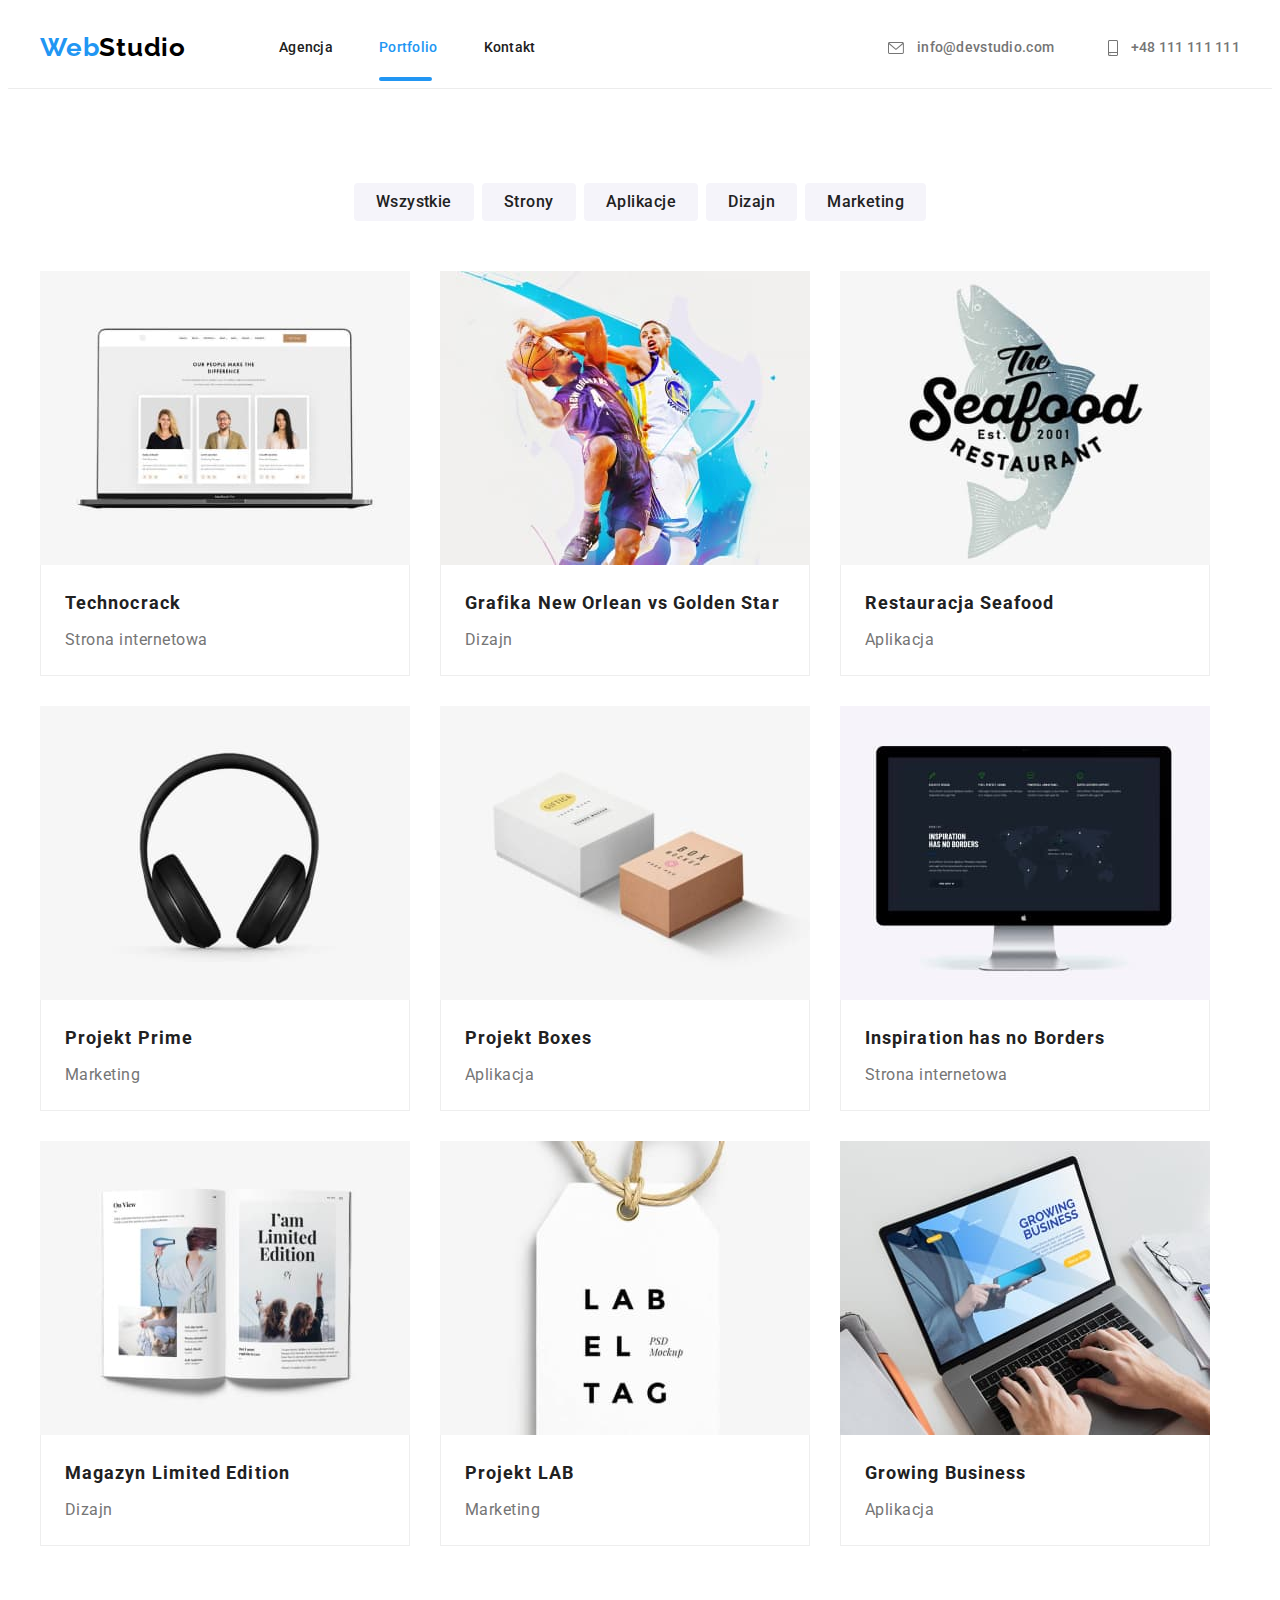
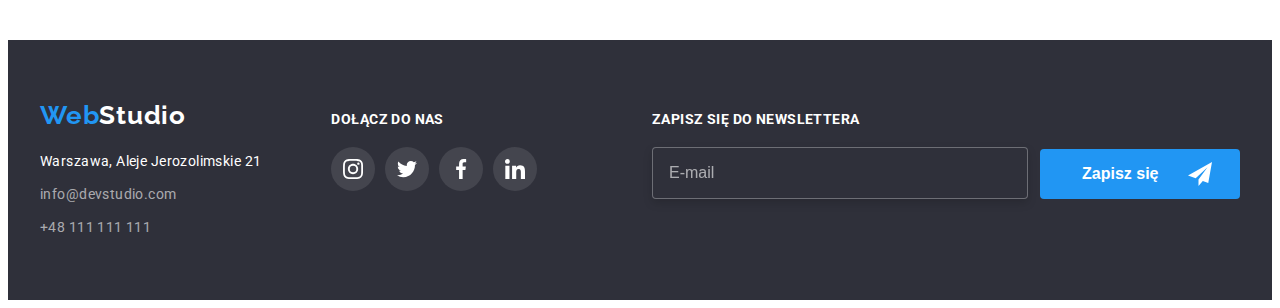
==== portfolio.html @ 498506c6 "HW7-init" ====
<!DOCTYPE html>
<html lang="pl">
  <head>
    <meta charset="UTF-8" />
    <meta http-equiv="X-UA-Compatible" content="IE=edge" />
    <meta name="viewport" content="width=device-width, initial-scale=1.0" />
    <title>goit-markup-hw-06</title>
    <!--start google fonts declaration-->
    <link rel="preconnect" href="https://fonts.googleapis.com" />
    <link rel="preconnect" href="https://fonts.gstatic.com" crossorigin />
    <link
      href="https://fonts.googleapis.com/css2?family=Raleway:wght@700&family=Roboto:wght@400;500;700;900&display=swap"
      rel="stylesheet"
    />
    <!--finish google fonts declaration-->
    <link
      rel="stylesheet"
      href="https://cdnjs.cloudflare.com/ajax/libs/modern-normalize/1.1.0/modern-normalize.min.css"
      integrity="sha512-wpPYUAdjBVSE4KJnH1VR1HeZfpl1ub8YT/NKx4PuQ5NmX2tKuGu6U/JRp5y+Y8XG2tV+wKQpNHVUX03MfMFn9Q=="
      crossorigin="anonymous"
      referrerpolicy="no-referrer"
    />
    <link rel="stylesheet" href="css/style.css" />
  </head>
  <body>
    <header>
      <div class="container header-container">
        <a class="logo" href="index.html"
          ><span class="logo-part1">Web</span
          ><span class="logo-part2">Studio</span></a
        >
        <nav>
          <ul class="list">
            <li class="list-item-nav">
              <a class="navi-link" href="./index.html">Agencja</a>
            </li>
            <li class="list-item-nav">
              <a class="navi-link current-link" href="./portfolio.html"
                >Portfolio</a
              >
            </li>
            <li class="list-item-nav">
              <a class="navi-link" href="#Kontakt">Kontakt</a>
            </li>
          </ul>
        </nav>
        <div class="header-contacts">
          <a class="header-contact-item" href="mailto:info@devstudio.com">
            <svg class="icon-nav" width="16px" height="12px">
              <use href="./images/icons.svg#icon-envelope"></use>
            </svg>
            info@devstudio.com</a
          >
          <a class="header-contact-item" href="tel:+48111111111">
            <svg class="icon-nav" width="10px" height="16px">
              <use href="./images/icons.svg#icon-smartphone"></use>
            </svg>
            +48 111 111 111</a
          >
        </div>
      </div>
    </header>
    <main>
      <section class="section">
        <div class="container product-tab">
          <h1 class="visually-hidden">Nasze usługi</h1>
          <ul class="list filter-button">
            <li><button type="button">Wszystkie</button></li>
            <li><button type="button">Strony</button></li>
            <li><button type="button">Aplikacje</button></li>
            <li><button type="button">Dizajn</button></li>
            <li><button type="button">Marketing</button></li>
          </ul>
          <ul class="list product-list">
            <li>
              <a class="portfolio-link" href="#portfolio-link">
                <div class="box-overlay">
                  <div class="overlay">
                    <p>
                      Technocrack jest popularną platformą wykorzystywaną do
                      rozpowszechniania koronawirusa. Firmy wykorzystują tę
                      platformę do celów szpiegowskich i ataków na
                      niezabezpieczone serwery konkurencji
                    </p>
                  </div>
                  <img
                    src="images/technocrack.jpg"
                    alt="team photos"
                    width="370"
                    height="294"
                  />
                </div>
                <div class="prod-name-type">
                  <h3 class="prod-name">Technocrack</h3>
                  <p class="prod-type">Strona internetowa</p>
                </div>
              </a>
            </li>
            <li>
              <a class="portfolio-link" href="#portfolio-link">
                <div class="box-overlay">
                  <div class="overlay">
                    <p>
                      Technocrack jest popularną platformą wykorzystywaną do
                      rozpowszechniania koronawirusa. Firmy wykorzystują tę
                      platformę do celów szpiegowskich i ataków na
                      niezabezpieczone serwery konkurencji
                    </p>
                  </div>
                  <img
                    src="images/graphics.jpg"
                    alt="basketball players"
                    width="370"
                    height="294"
                  />
                </div>
                <div class="prod-name-type">
                  <h3 class="prod-name">Grafika New Orlean vs Golden Star</h3>
                  <p class="prod-type">Dizajn</p>
                </div>
              </a>
            </li>
            <li>
              <a class="portfolio-link" href="#portfolio-link">
                <div class="box-overlay">
                  <div class="overlay">
                    <p>
                      Technocrack jest popularną platformą wykorzystywaną do
                      rozpowszechniania koronawirusa. Firmy wykorzystują tę
                      platformę do celów szpiegowskich i ataków na
                      niezabezpieczone serwery konkurencji
                    </p>
                  </div>
                  <img
                    src="images/seafood.jpg"
                    alt="restaurant logo"
                    width="370"
                    height="294"
                  />
                </div>
                <div class="prod-name-type">
                  <h3 class="prod-name">Restauracja Seafood</h3>
                  <p class="prod-type">Aplikacja</p>
                </div>
              </a>
            </li>
            <li>
              <a class="portfolio-link" href="#portfolio-link">
                <div class="box-overlay">
                  <div class="overlay">
                    <p>
                      Technocrack jest popularną platformą wykorzystywaną do
                      rozpowszechniania koronawirusa. Firmy wykorzystują tę
                      platformę do celów szpiegowskich i ataków na
                      niezabezpieczone serwery konkurencji
                    </p>
                  </div>
                  <img
                    src="images/headphones.jpg"
                    alt="headphones"
                    width="370"
                    height="294"
                  />
                </div>
                <div class="prod-name-type">
                  <h3 class="prod-name">Projekt Prime</h3>
                  <p class="prod-type">Marketing</p>
                </div>
              </a>
            </li>
            <li>
              <a class="portfolio-link" href="#portfolio-link">
                <div class="box-overlay">
                  <div class="overlay">
                    <p>
                      Technocrack jest popularną platformą wykorzystywaną do
                      rozpowszechniania koronawirusa. Firmy wykorzystują tę
                      platformę do celów szpiegowskich i ataków na
                      niezabezpieczone serwery konkurencji
                    </p>
                  </div>
                  <img
                    src="images/boxes.jpg"
                    alt="two boxes"
                    width="370"
                    height="294"
                  />
                </div>
                <div class="prod-name-type">
                  <h3 class="prod-name">Projekt Boxes</h3>
                  <p class="prod-type">Aplikacja</p>
                </div>
              </a>
            </li>
            <li>
              <a class="portfolio-link" href="#portfolio-link">
                <div class="box-overlay">
                  <div class="overlay">
                    <p>
                      Technocrack jest popularną platformą wykorzystywaną do
                      rozpowszechniania koronawirusa. Firmy wykorzystują tę
                      platformę do celów szpiegowskich i ataków na
                      niezabezpieczone serwery konkurencji
                    </p>
                  </div>
                  <img
                    src="images/monitor.jpg"
                    alt="monitor"
                    width="370"
                    height="294"
                  />
                </div>
                <div class="prod-name-type">
                  <h3 class="prod-name">Inspiration has no Borders</h3>
                  <p class="prod-type">Strona internetowa</p>
                </div>
              </a>
            </li>
            <li>
              <a class="portfolio-link" href="#portfolio-link">
                <div class="box-overlay">
                  <div class="overlay">
                    <p>
                      Technocrack jest popularną platformą wykorzystywaną do
                      rozpowszechniania koronawirusa. Firmy wykorzystują tę
                      platformę do celów szpiegowskich i ataków na
                      niezabezpieczone serwery konkurencji
                    </p>
                  </div>
                  <img
                    src="images/magazine.jpg"
                    alt="colour magazine"
                    width="370"
                    height="294"
                  />
                </div>
                <div class="prod-name-type">
                  <h3 class="prod-name">Magazyn Limited Edition</h3>
                  <p class="prod-type">Dizajn</p>
                </div>
              </a>
            </li>
            <li>
              <a class="portfolio-link" href="#portfolio-link">
                <div class="box-overlay">
                  <div class="overlay">
                    <p>
                      Technocrack jest popularną platformą wykorzystywaną do
                      rozpowszechniania koronawirusa. Firmy wykorzystują tę
                      platformę do celów szpiegowskich i ataków na
                      niezabezpieczone serwery konkurencji
                    </p>
                  </div>
                  <img
                    src="images/label.jpg"
                    alt="label tag"
                    width="370"
                    height="294"
                  />
                </div>
                <div class="prod-name-type">
                  <h3 class="prod-name">Projekt LAB</h3>
                  <p class="prod-type">Marketing</p>
                </div>
              </a>
            </li>
            <li>
              <a class="portfolio-link" href="#portfolio-link">
                <div class="box-overlay">
                  <div class="overlay">
                    <p>
                      Technocrack jest popularną platformą wykorzystywaną do
                      rozpowszechniania koronawirusa. Firmy wykorzystują tę
                      platformę do celów szpiegowskich i ataków na
                      niezabezpieczone serwery konkurencji
                    </p>
                  </div>
                  <img
                    src="images/laptop.jpg"
                    alt="laptop"
                    width="370"
                    height="294"
                  />
                </div>
                <div class="prod-name-type">
                  <h3 class="prod-name">Growing Business</h3>
                  <p class="prod-type">Aplikacja</p>
                </div>
              </a>
            </li>
          </ul>
        </div>
      </section>
    </main>
    <footer>
      <div class="container footer-box">
        <div>
          <a class="logo" href="index.html"
            ><span class="logo-part1">Web</span
            ><span class="logo-part2">Studio</span></a
          >
          <address>
            <ul class="list list-footer">
              <li>
                <a
                  class="footer-contact"
                  href="https://goo.gl/maps/LJF1vLMHz5jr4Uy99"
                  target="blank"
                  rel="noopener nofollow"
                >
                  Warszawa, Aleje Jerozolimskie 21</a
                >
              </li>
              <li>
                <a
                  class="footer-contact footer-mail"
                  href="mailto:info@devstudio.com"
                  >info@devstudio.com</a
                >
              </li>
              <li>
                <a class="footer-contact footer-phone" href="tel:+48111111111"
                  >+48 111 111 111</a
                >
              </li>
            </ul>
          </address>
        </div>
        <div class="social-links-container">
          <p class="join-us">DOŁĄCZ DO NAS</p>
          <ul class="social-links-footer">
            <li>
              <a class="social-links-footer-img" href="#instagram.com">
                <svg width="20px" height="20px">
                  <use href="./images/icons.svg#icon-instagram"></use>
                </svg>
              </a>
            </li>
            <li>
              <a class="social-links-footer-img" href="#twitter.com">
                <svg width="20px" height="20px">
                  <use href="./images/icons.svg#icon-twitter"></use>
                </svg>
              </a>
            </li>
            <li>
              <a class="social-links-footer-img" href="#facebook.com">
                <svg width="20px" height="20px">
                  <use href="./images/icons.svg#icon-facebook"></use>
                </svg>
              </a>
            </li>
            <li>
              <a class="social-links-footer-img" href="#linkedin.com">
                <svg width="20px" height="20px">
                  <use href="./images/icons.svg#icon-linkedin"></use>
                </svg>
              </a>
            </li>
          </ul>
        </div>
        <!-- <div class="newsletter-form"> -->
        <form class="newsletter-form">
          <div role="group" aria-labelledby="newsletter-form-head">
            <div class="newsletter-field">
              <label class="newsletter-label" for="email-id"
                >ZAPISZ SIĘ DO NEWSLETTERA
              </label>
              <input
                class="newsletter-input"
                id="email-id"
                name="email"
                type="email"
                placeholder="E-mail"
              />
            </div>
          </div>
          <button type="submit">
            Zapisz się
            <svg class="icon-send" width="24px" height="24px">
              <use href="./images/icons.svg#icon-send"></use>
            </svg>
          </button>
        </form>
        <!-- </div> -->
      </div>
    </footer>
  </body>
</html>
---- css/style.css ----
/*general declaration*/
:root {
  --base-text-color: #212121;
  --light-text-color: #757575;
  --my-blue: #2196f3;
  --dark-back: #2f303a;
  --light-back: #f5f4fa;
  --just-white: #ffffff;
  --just-black: #000000;
  --bg-image-color: rgba(47, 48, 58, 0.4);
  --transition-time: 250ms;
}
body {
  font-family: "Roboto", sans-serif;
  color: var(--base-text-color);
  background-color: var(--just-white);
  font-size: 14px;
  letter-spacing: 0.03em;
}
/*markup reset*/
h1,
h2,
h3,
h4,
h5,
h6,
p {
  margin: 0;
}
img {
  display: block;
  max-width: 100%;
  height: auto;
}
ul,
ol {
  list-style: none;
  padding-left: 0;
  margin: 0;
}
a {
  text-decoration: none;
}
address {
  font-style: normal;
  margin-top: 20px;
}
button {
  display: block;
  cursor: pointer;
  border: none;
  border-radius: 4px;
}
/*auxiliary classes-content restriction*/
.section {
  padding-top: 94px;
  padding-bottom: 94px;
}
.container {
  width: 1200px;
  margin: 0 auto;
  padding: 0 15px;
}
.list {
  display: flex;
}
.section-header {
  font-size: 36px;
  line-height: 1.17;
  letter-spacing: 0.03em;
  margin: 0px 0px 50px 0px;
  text-align: center;
}
/*navigation styles*/
.header-container {
  display: flex;
  align-items: center;
}
.logo {
  font-family: "Raleway";
  font-size: 26px;
  font-weight: 700;
  line-height: 1.174;
  letter-spacing: 0.03em;
  text-decoration: none;
}
.logo-part1 {
  color: var(--my-blue);
}
.logo-part2 {
  color: var(--just-black);
  margin-right: 0px;
}
nav {
  margin-left: 93px;
}
.list-item-nav:not(:first-child) {
  margin-left: 46px;
}
.navi-link {
  font-size: 14px;
  font-weight: 500;
  line-height: 1.17;
  text-decoration: none;
  color: var(--base-text-color);
  letter-spacing: 0.02em;
  transition: color var(--transition-time) cubic-bezier(0.4, 0, 0.2, 1);
}
.navi-link:hover,
.navi-link:focus {
  color: var(--my-blue);
}
.current-link {
  color: var(--my-blue);
}
.current-link::after {
  display: block;
  width: 53px;
  height: 4px;
  background-color: var(--my-blue);
  position: absolute;
  top: 77px;
  border-radius: 2px;
  content: "";
}
.header-contacts {
  margin-left: auto;
}
.header-contact-item:nth-child(2) {
  margin-left: 50px;
}
.header-contacts a {
  font-size: 14px;
  font-weight: 500;
  line-height: 1.17;
  text-decoration: none;
  color: var(--light-text-color);
  letter-spacing: 0.02em;
  transition: color var(--transition-time) cubic-bezier(0.4, 0, 0.2, 1);
}
.header-contacts a:hover,
.header-contacts a:focus,
.footer-contact:hover,
.footer-contact:focus {
  color: var(--my-blue);
}
header {
  border-bottom: solid 1px #ececec;
  padding: 24px 0px 25px 0px;
}
/*main header*/
.main-head-background {
  /* background-color: var(--dark-back); */
  background-image: linear-gradient(
      to left,
      var(--bg-image-color),
      var(--bg-image-color)
    ),
    url(../images/background-img.jpg);
  background-size: cover;
  /* or "background-size: 1600px 600px" and skip max-width and margins*/
  max-width: 1600px;
  height: 600px;
  margin-left: auto;
  margin-right: auto;
  background-repeat: no-repeat;
  background-position: center;
  padding: 200px 0;
  text-align: center;
}
.main-header {
  font-size: 44px;
  font-weight: 900;
  line-height: 1.36;
  letter-spacing: 0.06em;
  color: var(--just-white);
  text-align: center;
  margin: 0 auto;
  width: 696px;
}
.button-order {
  min-width: 200px;
  background-color: var(--my-blue);
  box-shadow: 0px 4px 4px rgba(0, 0, 0, 0.15);
  font-size: 16px;
  font-weight: 700;
  letter-spacing: 0.06em;
  color: var(--just-white);
  cursor: pointer;
  font-family: inherit;
  line-height: 1.88;
  margin-top: 30px;
  margin-right: auto;
  margin-left: auto;
  padding: 10px 42px;
}
/*advantages section */
.visually-hidden {
  position: absolute;
  width: 1px;
  height: 1px;
  margin: -1px;
  border: 0;
  padding: 0;
  white-space: nowrap;
  clip-path: inset(100%);
  clip: rect(0 0 0 0);
  overflow: hidden;
}
.list-advantage {
  display: flex;
  gap: 30px;
  justify-content: center;
  margin-left: auto;
  margin-right: auto;
}
.advantage {
  font-size: 14px;
  line-height: 1.14;
  margin-top: 0px;
  margin-bottom: 10px;
}
.adv-delail {
  font-size: 14px;
  line-height: 1.71;
  color: var(--light-text-color);
  margin-top: 0px;
  margin-bottom: 0px;
}
/*profile section */
.profile {
  padding-top: 0px;
}
.list-profile {
  display: flex;
  gap: 30px;
  justify-content: center;
  padding: 0px;
}
.list-profile li {
  position: relative;
}
.list-profile p {
  display: flex;
  position: absolute;
  bottom: 0;
  width: 100%;
  height: 70px;
  justify-content: center;
  align-items: center;
  background-color: rgba(47, 48, 58, 0.8);
  color: var(--just-white);
  font-weight: 700;
  /* font-style: normal;
  font-size: 14px;
  line-height: 1.14;
  letter-spacing: 0.03em; */
}
/*team section */
.team-section-background {
  background-color: var(--light-back);
}
.team {
  background-color: #f5f4fa;
}
.list-team {
  display: flex;
  gap: 30px;
  justify-content: center;
  padding: 0px;
}
.list-team > li {
  background-color: #ffffff;
  box-shadow: 0px 1px 3px rgba(0, 0, 0, 0.12), 0px 1px 1px rgba(0, 0, 0, 0.14),
    0px 2px 1px rgba(0, 0, 0, 0.2);
  border-radius: 0px 0px 4px 4px;
}
.list-team img {
  display: block;
}
.list-team div {
  text-align: center;
  padding: 30px 0 30px 0;
}
.employee-name {
  font-size: 16px;
  font-weight: 500;
  line-height: 1.19;
  letter-spacing: 0.03em;
  margin: 0px 0px 0px 0px;
}
.employee-position {
  font-size: 16px;
  line-height: 1.19;
  letter-spacing: 0.03em;
  color: var(--light-text-color);
  margin-bottom: 0px;
  margin-top: 10px;
}
/*product tab section*/
.product-tab {
  flex-direction: column;
  justify-content: center;
}
.filter-button {
  display: flex;
  justify-content: center;
  margin-bottom: 50px;
  gap: 8px;
}
.filter-button button {
  font-size: 16px;
  font-weight: 500;
  color: var(--base-text-color);
  background-color: #f5f4fa;
  border-color: #f5f4fa;
  border-radius: 4px;
  cursor: pointer;
  font-family: inherit;
  letter-spacing: 0.03em;
  line-height: 1.63;
  padding: 6px 22px;
  transition: background-color var(--transition-time)
      cubic-bezier(0.4, 0, 0.2, 1),
    color var(--transition-time) cubic-bezier(0.4, 0, 0.2, 1),
    box-shadow var(--transition-time) cubic-bezier(0.4, 0, 0.2, 1);
}
.filter-button button:hover,
.filter-button button:focus {
  background-color: var(--my-blue);
  color: var(--just-white);
  box-shadow: 0px 3px 1px rgba(0, 0, 0, 0.1), 0px 1px 2px rgba(0, 0, 0, 0.08),
    0px 2px 2px rgba(0, 0, 0, 0.12);
  border-radius: 4px;
}
.prod-name {
  font-size: 18px;
  font-weight: 700;
  line-height: 2;
  letter-spacing: 0.06em;
  margin-top: 0px;
  margin-bottom: 4px;
  color: var(--base-text-color);
}
.prod-type {
  font-size: 16px;
  letter-spacing: 0.03em;
  line-height: 1.88;
  color: var(--light-text-color);
  margin-top: 0px;
  margin-bottom: 0px;
}
.product-list {
  display: flex;
  flex-wrap: wrap;
  gap: 30px;
}
.product-list img {
  display: block;
}
/* .product-list div */
.prod-name-type {
  padding: 20px 24px;
  border-left: solid 1px #eeeeee;
  border-right: solid 1px #eeeeee;
  border-bottom: solid 1px #eeeeee;
}
.box-overlay {
  padding: 0;
  margin: 0;
  position: relative;
  overflow: hidden;
  border: none;
}
.portfolio-link {
  display: block;
  transition: box-shadow var(--transition-time) cubic-bezier(0.4, 0, 0.2, 1);
}
.portfolio-link:hover,
.portfolio-link:focus {
  box-shadow: 0px 1px 1px rgba(0, 0, 0, 0.12), 0px 4px 4px rgba(0, 0, 0, 0.06),
    1px 4px 6px rgba(0, 0, 0, 0.16);
}
.portfolio-link:hover .overlay,
.portfolio-link:focus .overlay {
  transform: translateY(0);
}
/*footer section*/
footer {
  background-color: var(--dark-back);
  padding: 60px 0;
  /* display: flex; */
}
footer .logo {
  padding: 0px 0px 0px 0px;
  margin-bottom: 20px;
}
footer .logo-part2 {
  color: var(--just-white);
}
.list-footer {
  /* display: flex; */
  flex-direction: column;
  align-items: flex-start;
}
.list-footer li:not(:last-child) {
  margin-bottom: 9px;
}
.footer-contact {
  font-size: 14px;
  font-weight: 400;
  line-height: 1.71;
  font-style: normal;
  text-decoration: none;
  color: var(--just-white);
  transition: color var(--transition-time) cubic-bezier(0.4, 0, 0.2, 1);
}
.footer-mail,
.footer-phone {
  color: rgba(255, 255, 255, 0.6);
}
/* SVG */
.icon-nav {
  fill: currentColor;
  margin-right: 10px;
  vertical-align: middle;
}
.header-contact-item {
  fill: currentColor;
}
.img-advantage {
  display: flex;
  width: 270px;
  height: 120px;
  background: #f5f4fa;
  border-radius: 4px;
  justify-content: center;
  align-items: center;
  margin-bottom: 30px;
}
.social-links {
  display: flex;
  align-items: center;
  justify-content: center;
  margin-top: 16px;
  gap: 10px;
}
/* .social-links li:not(:last-child) {
  margin-right: 10px;
} */
.social-links-img {
  display: flex;
  align-items: center;
  justify-content: center;
  fill: currentColor;
  color: #afb1b8;
  width: 44px;
  height: 44px;
  border-radius: 50%;
  transition: background-color var(--transition-time)
      cubic-bezier(0.4, 0, 0.2, 1),
    color var(--transition-time) cubic-bezier(0.4, 0, 0.2, 1);
}
.social-links-img:hover,
.social-links-img:focus {
  background-color: var(--my-blue);
  color: var(--just-white);
}
.our-clients {
  display: flex;
  align-items: center;
  justify-content: center;
}
.client-img {
  display: flex;
  align-items: center;
  justify-content: center;
  fill: currentColor;
  color: #afb1b8;
  width: 170px;
  height: 92px;
  border: 1px solid #afb1b8;
  border-radius: 4px;
  transition: color var(--transition-time) cubic-bezier(0.4, 0, 0.2, 1),
    border-color var(--transition-time) cubic-bezier(0.4, 0, 0.2, 1);
  /* outline: transparent; */
  /* outline-color: var(--my-blue); */
}
.client-img:hover,
.client-img:focus {
  border-color: var(--my-blue);
  color: #2196f3;
}
.our-clients li:not(:last-child) {
  margin-right: 30px;
}
.social-links-footer {
  display: flex;
  align-items: center;
  justify-content: center;
  border: none;
  box-shadow: none;
  gap: 10px;
}
/* .social-links-footer li:not(:last-child) {
  margin-right: 10px;
} */
.social-links-footer-img {
  display: flex;
  align-items: center;
  justify-content: center;
  fill: currentColor;
  background-color: rgba(255, 255, 255, 0.1);
  color: var(--just-white);
  width: 44px;
  height: 44px;
  border-radius: 50%;
  transition: background-color var(--transition-time)
    cubic-bezier(0.4, 0, 0.2, 1);
}
.social-links-footer-img:hover,
.social-links-footer-img:focus {
  background-color: var(--my-blue);
  color: var(--just-white);
  border-radius: 50%;
}
.join-us {
  color: var(--just-white);
  align-items: center;
  justify-content: center;
  margin-bottom: 20px;
  font-weight: 700;
  line-height: 1.17;
}
.social-links-container {
  margin-left: 70px;
}
.footer-box {
  display: flex;
  align-items: baseline;
}
.overlay {
  position: absolute;
  top: 0;
  left: 0;
  width: 100%;
  height: 100%;
  background: rgba(33, 150, 243, 0.9);
  color: var(--just-white);
  transform: translateY(100%);
  transition: transform 250ms ease;
  font-size: 18px;
  line-height: 1.56;
}
.product-list .overlay {
  padding: 49px 45px 49px 24px;
}
/* Modal window */
.backdrop {
  position: fixed;
  left: 0;
  top: 0;
  width: 100%;
  height: 100%;
  background-color: rgba(0, 0, 0, 0.2);
  /*  */
  transform: scale(1);
  opacity: 1;
  transition: transform 0.5s cubic-bezier(0.4, 0, 0.2, 1),
    opacity 0.5s cubic-bezier(0.4, 0, 0.2, 1);
}
.modal {
  position: absolute;
  top: 50%;
  left: 50%;
  transform: translate(-50%, -50%);
  width: 528px;
  min-height: 581px;
  background-color: var(--just-white);
  padding: 40px;
}
.close-btn {
  position: absolute;
  top: 8px;
  right: 8px;
  width: 30px;
  height: 30px;
  background-color: var(--just-white);
  border: 1px solid rgba(0, 0, 0, 0.1);
  border-radius: 50%;
  cursor: pointer;
  padding: 0px;
}
.icon-close-black-18dp {
  position: absolute;
  left: 5px;
  top: 5px;
}
.is-hidden {
  /* visibility: hidden; */
  visibility: 0;
  opacity: 0;
  pointer-events: none;
  transform: scale(0);
}
.newsletter-field {
  display: flex;
  flex-direction: column;
}
/* forms */
.newsletter-form {
  margin-left: auto;
  display: flex;
  flex-direction: row;
}
.newsletter-form button {
  align-self: flex-end;
  width: 200px;
  height: 50px;
  margin-left: 12px;
  background-color: var(--my-blue);
  color: var(--just-white);
  font-weight: 700;
  font-size: 16px;
  line-height: 1.875;
  position: relative;
  text-align: left;
  padding: 0 0 0 42px;
}
.icon-send {
  position: absolute;
  top: 13px;
  right: 28px;
}
.newsletter-label {
  color: var(--just-white);
  margin-bottom: 20px;
  font-weight: 700;
  line-height: 1.17;
}
.newsletter-input::placeholder {
  color: rgba(255, 255, 255, 0.6);
  font-size: 16px;
  line-height: 1.25;
}
.newsletter-field input {
  width: 358px;
  height: 50px;
  padding: 0px;
  border: 1px solid rgba(255, 255, 255, 0.3);
  filter: drop-shadow(0px 4px 4px rgba(0, 0, 0, 0.15));
  border-radius: 4px;
  background-color: var(--dark-back);
  color: rgba(255, 255, 255, 0.6);
  font-size: 16px;
  line-height: 1.25;
  padding-left: 16px;
}
.order-form input:hover,
.order-form input:focus {
  outline: none;
  border-color: var(--my-blue);
}
.order-form textarea {
  width: 100%;
  height: 120px;
  resize: none;
  border: 1px solid rgba(33, 33, 33, 0.2);
  border-radius: 4px;
  transition: border-color var(--transition-time) cubic-bezier(0.4, 0, 0.2, 1);
}
.order-form p {
  font-weight: 700;
  font-size: 20px;
  line-height: 1.15;
  text-align: center;
  margin-bottom: 12px;
}
.form-field-div {
  margin-bottom: 10px;
}
.form-comment-div {
  margin-bottom: 20px;
}
.order-form label {
  font-size: 12px;
  line-height: 1.167;
  letter-spacing: 0.01em;
  color: var(--light-text-color);
}
.order-form textarea::placeholder {
  font-size: 12px;
  line-height: 1.167;
  letter-spacing: 0.01em;
  color: rgba(117, 117, 117, 0.5);
}
.order-form a {
  text-decoration: underline;
}
.order-form button {
  width: 200px;
  height: 50px;
  left: 700px;
  top: 712px;
  background: var(--my-blue);
  box-shadow: 0px 4px 4px rgba(0, 0, 0, 0.15);
  border-radius: 4px;
  font-weight: 700;
  font-size: 16px;
  line-height: 1.875;
  letter-spacing: 0.06em;
  color: var(--just-white);
  margin: 0 auto;
  margin-top: 30px;
}
/* imput form elements */
.username-field,
.userphone-field,
.usermail-field {
  position: relative;
  margin-top: 4px;
}
.textarea-field {
  margin-top: 4px;
  padding: 12px 16px;
}
.order-form input[type="text"],
.order-form input[type="tel"],
.order-form input[type="email"] {
  width: 100%;
  height: 40px;
  border: 1px solid rgba(33, 33, 33, 0.2);
  border-radius: 4px;
  padding-left: 42px;
  transition: border-color var(--transition-time) cubic-bezier(0.4, 0, 0.2, 1);
}
.person-black-18dp,
.email-black-18dp,
.phone-black-18dp {
  position: absolute;
  top: 50%;
  transform: translateY(-50%);
  left: 12px;
  transition: color var(--transition-time) cubic-bezier(0.4, 0, 0.2, 1);
}
.username-field:hover,
.username-field:focus-within,
.userphone-field:hover,
.userphone-field:focus-within,
.usermail-field:hover,
.usermail-field:focus-within {
  color: var(--my-blue);
  fill: currentColor;
}
.order-form input:hover,
.order-form input:focus,
.order-form textarea:hover,
.order-form textarea:focus {
  outline: none;
  border-color: var(--my-blue);
}
/* checkbox */
.checkbox-div {
  position: relative;
  display: flex;
  justify-content: flex-end;
  align-items: center;
  margin-left: 14px;
}
.order-form label.custom-checkbox {
  font-size: 14px;
  line-height: 1.71;
  letter-spacing: 0.03em;
  color: var(--light-text-color);
  margin-right: 14px;
}
.custom-checkbox a {
  color: var(--my-blue);
}
.custom-checkbox input[type="checkbox"] {
  background: #fff;
  margin: 0;
  display: none;
}
.icon-statement-Vector {
  position: absolute;
  top: 50%;
  left: 0%;
  transform: translateY(-50%);
  z-index: 0;
}
.icon-icon-check {
  position: absolute;
  opacity: 0;
  top: 50%;
  left: 0%;
  transform: translateY(-50%);
  z-index: 0;
  transition: opacity var(--transition-time) cubic-bezier(0.4, 0, 0.2, 1);
}
.custom-checkbox input[type="checkbox"]:checked + svg {
  opacity: 1;
  z-index: 1;
}
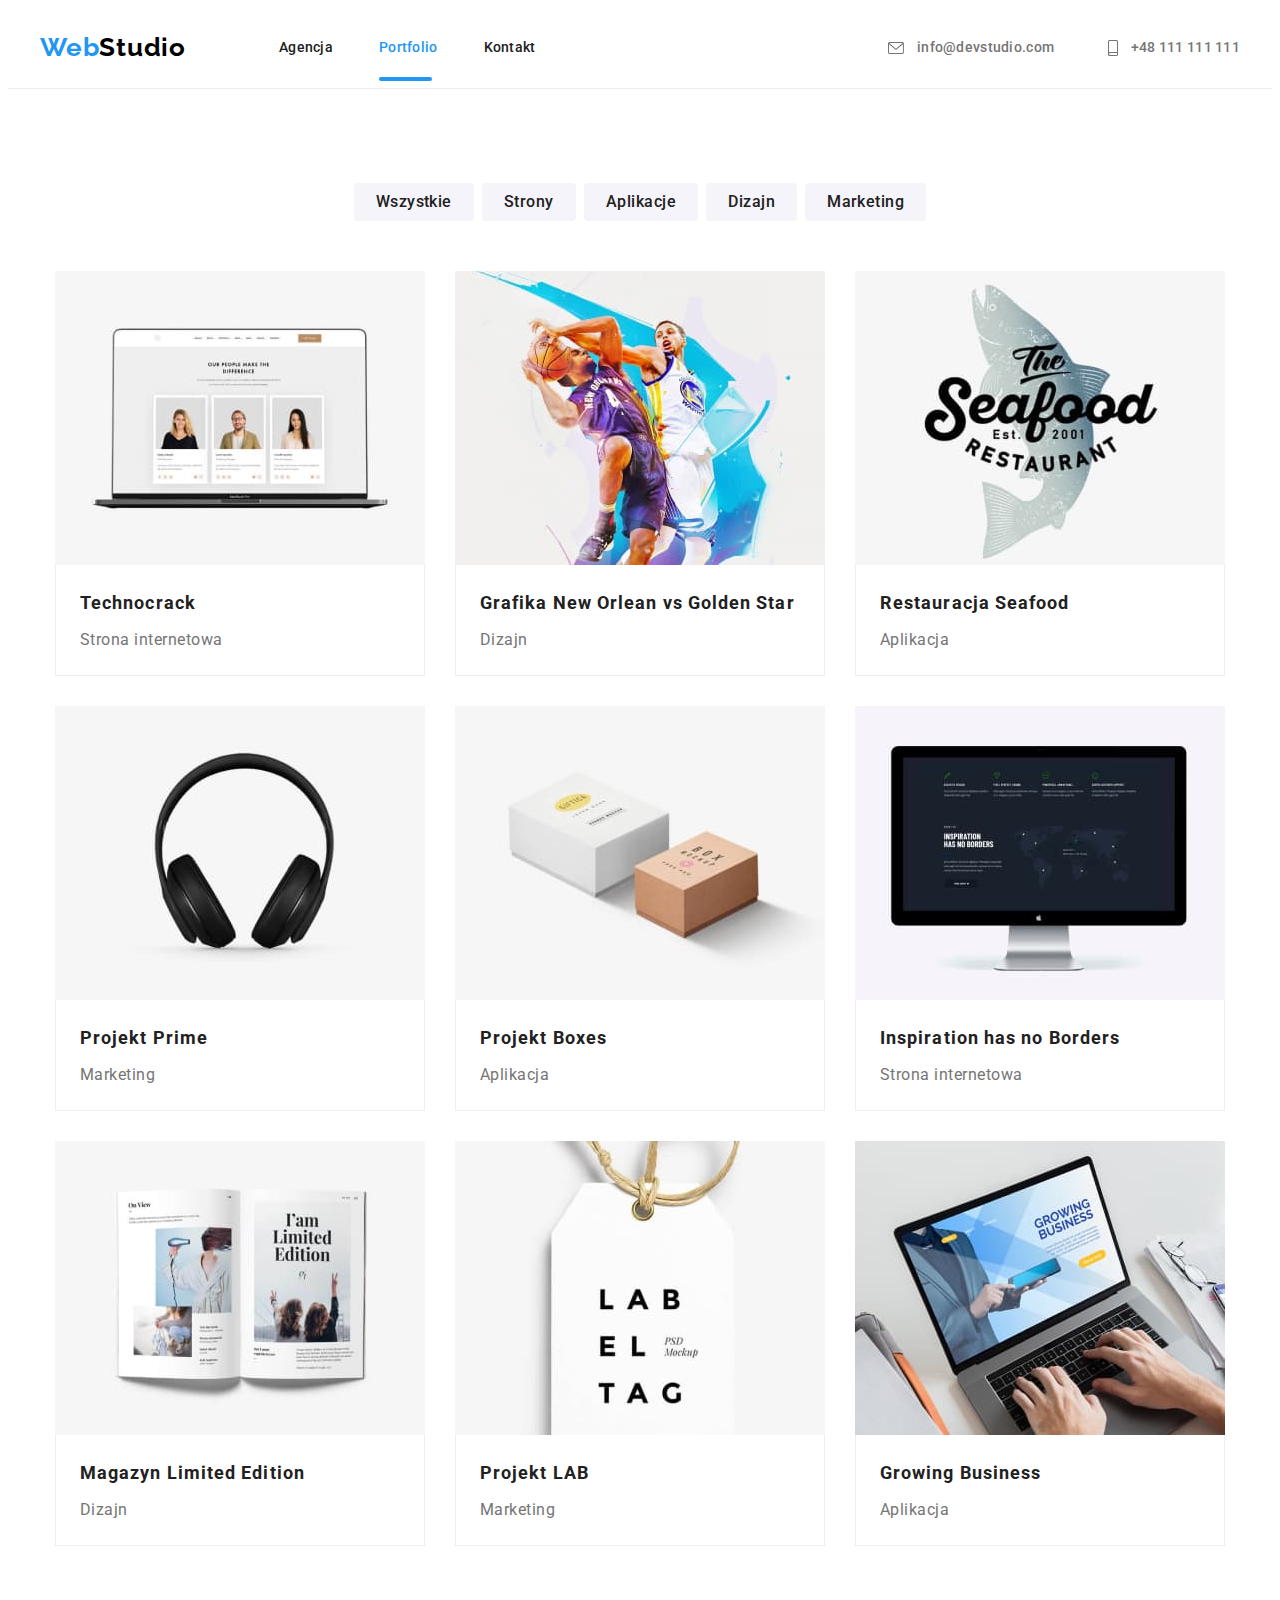
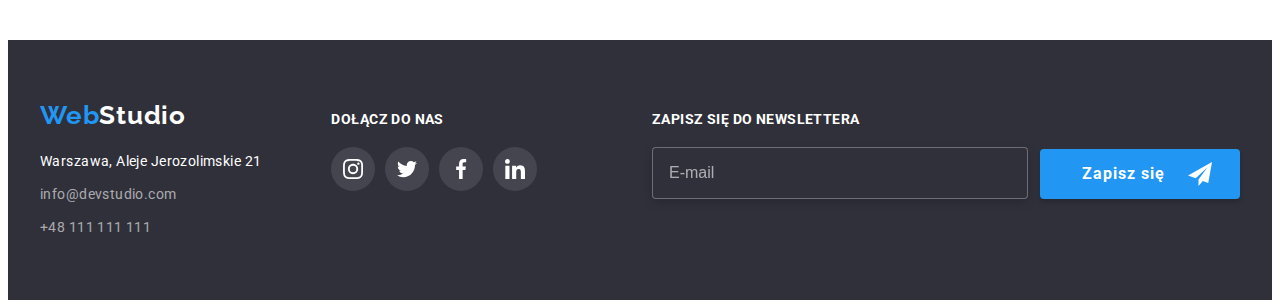
==== commit 131818e6: "HW7" ====
--- a/portfolio.html
+++ b/portfolio.html
@@ -4,7 +4,7 @@
     <meta charset="UTF-8" />
     <meta http-equiv="X-UA-Compatible" content="IE=edge" />
     <meta name="viewport" content="width=device-width, initial-scale=1.0" />
-    <title>goit-markup-hw-06</title>
+    <title>goit-markup-hw-07</title>
     <!--start google fonts declaration-->
     <link rel="preconnect" href="https://fonts.googleapis.com" />
     <link rel="preconnect" href="https://fonts.gstatic.com" crossorigin />
@@ -20,39 +20,41 @@
       crossorigin="anonymous"
       referrerpolicy="no-referrer"
     />
-    <link rel="stylesheet" href="css/style.css" />
+    <!-- <link rel="stylesheet" href="css/style.css" /> -->
+    <link rel="stylesheet" href="css/main.min.css" />
   </head>
   <body>
     <header>
-      <div class="container header-container">
+      <div class="container container--header">
         <a class="logo" href="index.html"
-          ><span class="logo-part1">Web</span
-          ><span class="logo-part2">Studio</span></a
+          ><span>Web</span><span class="logo__part2">Studio</span></a
         >
-        <nav>
-          <ul class="list">
-            <li class="list-item-nav">
-              <a class="navi-link" href="./index.html">Agencja</a>
-            </li>
-            <li class="list-item-nav">
-              <a class="navi-link current-link" href="./portfolio.html"
+        <nav class="main-nav">
+          <ul class="main-nav__list">
+            <li class="main-nav__li">
+              <a class="main-nav__list-item" href="./index.html">Agencja</a>
+            </li>
+            <li class="main-nav__li">
+              <a
+                class="main-nav__list-item main-nav__list-item--current-link"
+                href="./portfolio.html"
                 >Portfolio</a
               >
             </li>
-            <li class="list-item-nav">
-              <a class="navi-link" href="#Kontakt">Kontakt</a>
+            <li class="main-nav__li">
+              <a class="main-nav__list-item" href="#Kontakt">Kontakt</a>
             </li>
           </ul>
         </nav>
         <div class="header-contacts">
-          <a class="header-contact-item" href="mailto:info@devstudio.com">
-            <svg class="icon-nav" width="16px" height="12px">
+          <a class="header-contacts__item" href="mailto:info@devstudio.com">
+            <svg class="header-contacts__icon" width="16px" height="12px">
               <use href="./images/icons.svg#icon-envelope"></use>
             </svg>
             info@devstudio.com</a
           >
-          <a class="header-contact-item" href="tel:+48111111111">
-            <svg class="icon-nav" width="10px" height="16px">
+          <a class="header-contacts__item" href="tel:+48111111111">
+            <svg class="header-contacts__icon" width="10px" height="16px">
               <use href="./images/icons.svg#icon-smartphone"></use>
             </svg>
             +48 111 111 111</a
@@ -63,19 +65,39 @@
     <main>
       <section class="section">
         <div class="container product-tab">
-          <h1 class="visually-hidden">Nasze usługi</h1>
-          <ul class="list filter-button">
-            <li><button type="button">Wszystkie</button></li>
-            <li><button type="button">Strony</button></li>
-            <li><button type="button">Aplikacje</button></li>
-            <li><button type="button">Dizajn</button></li>
-            <li><button type="button">Marketing</button></li>
+          <h1 class="section__header--hidden">Nasze usługi</h1>
+          <ul class="product-tab__btn-list">
+            <li>
+              <button class="product-tab__btn-item" type="button">
+                Wszystkie
+              </button>
+            </li>
+            <li>
+              <button class="product-tab__btn-item" type="button">
+                Strony
+              </button>
+            </li>
+            <li>
+              <button class="product-tab__btn-item" type="button">
+                Aplikacje
+              </button>
+            </li>
+            <li>
+              <button class="product-tab__btn-item" type="button">
+                Dizajn
+              </button>
+            </li>
+            <li>
+              <button class="product-tab__btn-item" type="button">
+                Marketing
+              </button>
+            </li>
           </ul>
-          <ul class="list product-list">
-            <li>
-              <a class="portfolio-link" href="#portfolio-link">
-                <div class="box-overlay">
-                  <div class="overlay">
+          <ul class="list product-tab__list">
+            <li>
+              <a class="product-tab__link" href="#portfolio-link">
+                <div class="product-tab__box-overlay">
+                  <div class="product-tab__overlay">
                     <p>
                       Technocrack jest popularną platformą wykorzystywaną do
                       rozpowszechniania koronawirusa. Firmy wykorzystują tę
@@ -90,16 +112,16 @@
                     height="294"
                   />
                 </div>
-                <div class="prod-name-type">
-                  <h3 class="prod-name">Technocrack</h3>
-                  <p class="prod-type">Strona internetowa</p>
-                </div>
-              </a>
-            </li>
-            <li>
-              <a class="portfolio-link" href="#portfolio-link">
-                <div class="box-overlay">
-                  <div class="overlay">
+                <div class="product-tab__name-type">
+                  <h3 class="product-tab__name">Technocrack</h3>
+                  <p class="product-tab__type">Strona internetowa</p>
+                </div>
+              </a>
+            </li>
+            <li>
+              <a class="product-tab__link" href="#portfolio-link">
+                <div class="product-tab__box-overlay">
+                  <div class="product-tab__overlay">
                     <p>
                       Technocrack jest popularną platformą wykorzystywaną do
                       rozpowszechniania koronawirusa. Firmy wykorzystują tę
@@ -114,16 +136,18 @@
                     height="294"
                   />
                 </div>
-                <div class="prod-name-type">
-                  <h3 class="prod-name">Grafika New Orlean vs Golden Star</h3>
-                  <p class="prod-type">Dizajn</p>
-                </div>
-              </a>
-            </li>
-            <li>
-              <a class="portfolio-link" href="#portfolio-link">
-                <div class="box-overlay">
-                  <div class="overlay">
+                <div class="product-tab__name-type">
+                  <h3 class="product-tab__name">
+                    Grafika New Orlean vs Golden Star
+                  </h3>
+                  <p class="product-tab__type">Dizajn</p>
+                </div>
+              </a>
+            </li>
+            <li>
+              <a class="product-tab__link" href="#portfolio-link">
+                <div class="product-tab__box-overlay">
+                  <div class="product-tab__overlay">
                     <p>
                       Technocrack jest popularną platformą wykorzystywaną do
                       rozpowszechniania koronawirusa. Firmy wykorzystują tę
@@ -138,16 +162,16 @@
                     height="294"
                   />
                 </div>
-                <div class="prod-name-type">
-                  <h3 class="prod-name">Restauracja Seafood</h3>
-                  <p class="prod-type">Aplikacja</p>
-                </div>
-              </a>
-            </li>
-            <li>
-              <a class="portfolio-link" href="#portfolio-link">
-                <div class="box-overlay">
-                  <div class="overlay">
+                <div class="product-tab__name-type">
+                  <h3 class="product-tab__name">Restauracja Seafood</h3>
+                  <p class="product-tab__type">Aplikacja</p>
+                </div>
+              </a>
+            </li>
+            <li>
+              <a class="product-tab__link" href="#portfolio-link">
+                <div class="product-tab__box-overlay">
+                  <div class="product-tab__overlay">
                     <p>
                       Technocrack jest popularną platformą wykorzystywaną do
                       rozpowszechniania koronawirusa. Firmy wykorzystują tę
@@ -162,16 +186,16 @@
                     height="294"
                   />
                 </div>
-                <div class="prod-name-type">
-                  <h3 class="prod-name">Projekt Prime</h3>
-                  <p class="prod-type">Marketing</p>
-                </div>
-              </a>
-            </li>
-            <li>
-              <a class="portfolio-link" href="#portfolio-link">
-                <div class="box-overlay">
-                  <div class="overlay">
+                <div class="product-tab__name-type">
+                  <h3 class="product-tab__name">Projekt Prime</h3>
+                  <p class="product-tab__type">Marketing</p>
+                </div>
+              </a>
+            </li>
+            <li>
+              <a class="product-tab__link" href="#portfolio-link">
+                <div class="product-tab__box-overlay">
+                  <div class="product-tab__overlay">
                     <p>
                       Technocrack jest popularną platformą wykorzystywaną do
                       rozpowszechniania koronawirusa. Firmy wykorzystują tę
@@ -186,16 +210,16 @@
                     height="294"
                   />
                 </div>
-                <div class="prod-name-type">
-                  <h3 class="prod-name">Projekt Boxes</h3>
-                  <p class="prod-type">Aplikacja</p>
-                </div>
-              </a>
-            </li>
-            <li>
-              <a class="portfolio-link" href="#portfolio-link">
-                <div class="box-overlay">
-                  <div class="overlay">
+                <div class="product-tab__name-type">
+                  <h3 class="product-tab__name">Projekt Boxes</h3>
+                  <p class="product-tab__type">Aplikacja</p>
+                </div>
+              </a>
+            </li>
+            <li>
+              <a class="product-tab__link" href="#portfolio-link">
+                <div class="product-tab__box-overlay">
+                  <div class="product-tab__overlay">
                     <p>
                       Technocrack jest popularną platformą wykorzystywaną do
                       rozpowszechniania koronawirusa. Firmy wykorzystują tę
@@ -210,16 +234,16 @@
                     height="294"
                   />
                 </div>
-                <div class="prod-name-type">
-                  <h3 class="prod-name">Inspiration has no Borders</h3>
-                  <p class="prod-type">Strona internetowa</p>
-                </div>
-              </a>
-            </li>
-            <li>
-              <a class="portfolio-link" href="#portfolio-link">
-                <div class="box-overlay">
-                  <div class="overlay">
+                <div class="product-tab__name-type">
+                  <h3 class="product-tab__name">Inspiration has no Borders</h3>
+                  <p class="product-tab__type">Strona internetowa</p>
+                </div>
+              </a>
+            </li>
+            <li>
+              <a class="product-tab__link" href="#portfolio-link">
+                <div class="product-tab__box-overlay">
+                  <div class="product-tab__overlay">
                     <p>
                       Technocrack jest popularną platformą wykorzystywaną do
                       rozpowszechniania koronawirusa. Firmy wykorzystują tę
@@ -234,16 +258,16 @@
                     height="294"
                   />
                 </div>
-                <div class="prod-name-type">
-                  <h3 class="prod-name">Magazyn Limited Edition</h3>
-                  <p class="prod-type">Dizajn</p>
-                </div>
-              </a>
-            </li>
-            <li>
-              <a class="portfolio-link" href="#portfolio-link">
-                <div class="box-overlay">
-                  <div class="overlay">
+                <div class="product-tab__name-type">
+                  <h3 class="product-tab__name">Magazyn Limited Edition</h3>
+                  <p class="product-tab__type">Dizajn</p>
+                </div>
+              </a>
+            </li>
+            <li>
+              <a class="product-tab__link" href="#portfolio-link">
+                <div class="product-tab__box-overlay">
+                  <div class="product-tab__overlay">
                     <p>
                       Technocrack jest popularną platformą wykorzystywaną do
                       rozpowszechniania koronawirusa. Firmy wykorzystują tę
@@ -258,16 +282,16 @@
                     height="294"
                   />
                 </div>
-                <div class="prod-name-type">
-                  <h3 class="prod-name">Projekt LAB</h3>
-                  <p class="prod-type">Marketing</p>
-                </div>
-              </a>
-            </li>
-            <li>
-              <a class="portfolio-link" href="#portfolio-link">
-                <div class="box-overlay">
-                  <div class="overlay">
+                <div class="product-tab__name-type">
+                  <h3 class="product-tab__name">Projekt LAB</h3>
+                  <p class="product-tab__type">Marketing</p>
+                </div>
+              </a>
+            </li>
+            <li>
+              <a class="product-tab__link" href="#portfolio-link">
+                <div class="product-tab__box-overlay">
+                  <div class="product-tab__overlay">
                     <p>
                       Technocrack jest popularną platformą wykorzystywaną do
                       rozpowszechniania koronawirusa. Firmy wykorzystują tę
@@ -282,9 +306,9 @@
                     height="294"
                   />
                 </div>
-                <div class="prod-name-type">
-                  <h3 class="prod-name">Growing Business</h3>
-                  <p class="prod-type">Aplikacja</p>
+                <div class="product-tab__name-type">
+                  <h3 class="product-tab__name">Growing Business</h3>
+                  <p class="product-tab__type">Aplikacja</p>
                 </div>
               </a>
             </li>
@@ -293,17 +317,17 @@
       </section>
     </main>
     <footer>
-      <div class="container footer-box">
+      <div class="container container--footer">
         <div>
           <a class="logo" href="index.html"
-            ><span class="logo-part1">Web</span
-            ><span class="logo-part2">Studio</span></a
+            ><span>Web</span
+            ><span class="logo__part2 logo__part2--footer">Studio</span></a
           >
           <address>
-            <ul class="list list-footer">
-              <li>
+            <ul class="address-list">
+              <li class="address-list__li">
                 <a
-                  class="footer-contact"
+                  class="address-list__item"
                   href="https://goo.gl/maps/LJF1vLMHz5jr4Uy99"
                   target="blank"
                   rel="noopener nofollow"
@@ -311,15 +335,17 @@
                   Warszawa, Aleje Jerozolimskie 21</a
                 >
               </li>
-              <li>
+              <li class="address-list__li">
                 <a
-                  class="footer-contact footer-mail"
+                  class="address-list__item address-list__item--soft"
                   href="mailto:info@devstudio.com"
                   >info@devstudio.com</a
                 >
               </li>
-              <li>
-                <a class="footer-contact footer-phone" href="tel:+48111111111"
+              <li class="address-list__li">
+                <a
+                  class="address-list__item address-list__item--soft"
+                  href="tel:+48111111111"
                   >+48 111 111 111</a
                 >
               </li>
@@ -328,30 +354,42 @@
         </div>
         <div class="social-links-container">
           <p class="join-us">DOŁĄCZ DO NAS</p>
-          <ul class="social-links-footer">
-            <li>
-              <a class="social-links-footer-img" href="#instagram.com">
+          <ul class="social-links">
+            <li>
+              <a
+                class="social-links-img social-links-img--footer"
+                href="#instagram.com"
+              >
                 <svg width="20px" height="20px">
                   <use href="./images/icons.svg#icon-instagram"></use>
                 </svg>
               </a>
             </li>
             <li>
-              <a class="social-links-footer-img" href="#twitter.com">
+              <a
+                class="social-links-img social-links-img--footer"
+                href="#twitter.com"
+              >
                 <svg width="20px" height="20px">
                   <use href="./images/icons.svg#icon-twitter"></use>
                 </svg>
               </a>
             </li>
             <li>
-              <a class="social-links-footer-img" href="#facebook.com">
+              <a
+                class="social-links-img social-links-img--footer"
+                href="#facebook.com"
+              >
                 <svg width="20px" height="20px">
                   <use href="./images/icons.svg#icon-facebook"></use>
                 </svg>
               </a>
             </li>
             <li>
-              <a class="social-links-footer-img" href="#linkedin.com">
+              <a
+                class="social-links-img social-links-img--footer"
+                href="#linkedin.com"
+              >
                 <svg width="20px" height="20px">
                   <use href="./images/icons.svg#icon-linkedin"></use>
                 </svg>
@@ -362,12 +400,12 @@
         <!-- <div class="newsletter-form"> -->
         <form class="newsletter-form">
           <div role="group" aria-labelledby="newsletter-form-head">
-            <div class="newsletter-field">
-              <label class="newsletter-label" for="email-id"
+            <div class="newsletter-form__field">
+              <label class="newsletter-form__label" for="email-id"
                 >ZAPISZ SIĘ DO NEWSLETTERA
               </label>
               <input
-                class="newsletter-input"
+                class="newsletter-form__input"
                 id="email-id"
                 name="email"
                 type="email"
@@ -375,9 +413,9 @@
               />
             </div>
           </div>
-          <button type="submit">
+          <button class="btn newsletter-form__btn" type="submit">
             Zapisz się
-            <svg class="icon-send" width="24px" height="24px">
+            <svg class="newsletter-form__icon-send" width="24px" height="24px">
               <use href="./images/icons.svg#icon-send"></use>
             </svg>
           </button>
--- a/css/style.css
+++ b/css/style.css
@@ -34,8 +34,9 @@
 }
 ul,
 ol {
+  display: flex;
   list-style: none;
-  padding-left: 0;
+  padding: 0px;
   margin: 0;
 }
 a {
@@ -61,10 +62,7 @@
   margin: 0 auto;
   padding: 0 15px;
 }
-.list {
-  display: flex;
-}
-.section-header {
+.section__header {
   font-size: 36px;
   line-height: 1.17;
   letter-spacing: 0.03em;
@@ -72,7 +70,7 @@
   text-align: center;
 }
 /*navigation styles*/
-.header-container {
+.container--header {
   display: flex;
   align-items: center;
 }
@@ -83,21 +81,41 @@
   line-height: 1.174;
   letter-spacing: 0.03em;
   text-decoration: none;
-}
-.logo-part1 {
   color: var(--my-blue);
 }
-.logo-part2 {
+.logo__part2 {
   color: var(--just-black);
   margin-right: 0px;
 }
-nav {
+.logo__part2--footer {
+  color: var(--just-white);
+}
+/* .main-nav */
+.list {
+  gap: 30px;
+  justify-content: center;
+  align-items: center;
+}
+.product-tab__list {
+  flex-wrap: wrap;
+}
+.main-nav__list {
   margin-left: 93px;
 }
-.list-item-nav:not(:first-child) {
+.social-links {
+  align-items: center;
+  justify-content: center;
+  margin-top: 16px;
+  gap: 10px;
+}
+.address-list {
+  flex-direction: column;
+  align-items: flex-start;
+}
+.main-nav__li:not(:first-child) {
   margin-left: 46px;
 }
-.navi-link {
+.main-nav__list-item {
   font-size: 14px;
   font-weight: 500;
   line-height: 1.17;
@@ -106,14 +124,15 @@
   letter-spacing: 0.02em;
   transition: color var(--transition-time) cubic-bezier(0.4, 0, 0.2, 1);
 }
-.navi-link:hover,
-.navi-link:focus {
+
+.main-nav__list-item--current-link {
   color: var(--my-blue);
 }
-.current-link {
+.main-nav__list-item:hover,
+.main-nav__list-item:focus {
   color: var(--my-blue);
 }
-.current-link::after {
+.main-nav__list-item--current-link::after {
   display: block;
   width: 53px;
   height: 4px;
@@ -126,10 +145,10 @@
 .header-contacts {
   margin-left: auto;
 }
-.header-contact-item:nth-child(2) {
+.header-contacts__item:nth-child(2) {
   margin-left: 50px;
 }
-.header-contacts a {
+.header-contacts__item {
   font-size: 14px;
   font-weight: 500;
   line-height: 1.17;
@@ -138,18 +157,16 @@
   letter-spacing: 0.02em;
   transition: color var(--transition-time) cubic-bezier(0.4, 0, 0.2, 1);
 }
-.header-contacts a:hover,
-.header-contacts a:focus,
-.footer-contact:hover,
-.footer-contact:focus {
+.header-contacts__item:hover,
+.header-contacts__item:focus {
   color: var(--my-blue);
 }
 header {
   border-bottom: solid 1px #ececec;
   padding: 24px 0px 25px 0px;
 }
-/*main header*/
-.main-head-background {
+/*main-section*/
+.section--main {
   /* background-color: var(--dark-back); */
   background-image: linear-gradient(
       to left,
@@ -168,7 +185,7 @@
   padding: 200px 0;
   text-align: center;
 }
-.main-header {
+.main-section__header {
   font-size: 44px;
   font-weight: 900;
   line-height: 1.36;
@@ -178,24 +195,27 @@
   margin: 0 auto;
   width: 696px;
 }
-.button-order {
+.btn {
   min-width: 200px;
+  height: 50px;
+  font-weight: 700;
+  font-size: 16px;
+  letter-spacing: 0.06em;
+  line-height: 1.875;
+  font-family: inherit;
+  color: var(--just-white);
   background-color: var(--my-blue);
   box-shadow: 0px 4px 4px rgba(0, 0, 0, 0.15);
-  font-size: 16px;
-  font-weight: 700;
-  letter-spacing: 0.06em;
-  color: var(--just-white);
-  cursor: pointer;
-  font-family: inherit;
-  line-height: 1.88;
+}
+
+.main-section__btn {
   margin-top: 30px;
   margin-right: auto;
   margin-left: auto;
   padding: 10px 42px;
 }
 /*advantages section */
-.visually-hidden {
+.section__header--hidden {
   position: absolute;
   width: 1px;
   height: 1px;
@@ -207,20 +227,19 @@
   clip: rect(0 0 0 0);
   overflow: hidden;
 }
-.list-advantage {
-  display: flex;
+/* .list-advantage {
   gap: 30px;
   justify-content: center;
   margin-left: auto;
   margin-right: auto;
-}
-.advantage {
+} */
+.list__advantage-header {
   font-size: 14px;
   line-height: 1.14;
   margin-top: 0px;
   margin-bottom: 10px;
 }
-.adv-delail {
+.list__advantage-detail {
   font-size: 14px;
   line-height: 1.71;
   color: var(--light-text-color);
@@ -228,19 +247,13 @@
   margin-bottom: 0px;
 }
 /*profile section */
-.profile {
+.section--profile {
   padding-top: 0px;
 }
-.list-profile {
-  display: flex;
-  gap: 30px;
-  justify-content: center;
-  padding: 0px;
-}
-.list-profile li {
+.list__profile-li {
   position: relative;
 }
-.list-profile p {
+.list__profile-item {
   display: flex;
   position: absolute;
   bottom: 0;
@@ -251,45 +264,32 @@
   background-color: rgba(47, 48, 58, 0.8);
   color: var(--just-white);
   font-weight: 700;
-  /* font-style: normal;
-  font-size: 14px;
-  line-height: 1.14;
-  letter-spacing: 0.03em; */
 }
 /*team section */
-.team-section-background {
+.section--team {
   background-color: var(--light-back);
 }
-.team {
-  background-color: #f5f4fa;
-}
-.list-team {
-  display: flex;
-  gap: 30px;
-  justify-content: center;
-  padding: 0px;
-}
-.list-team > li {
+.list__team-li {
   background-color: #ffffff;
   box-shadow: 0px 1px 3px rgba(0, 0, 0, 0.12), 0px 1px 1px rgba(0, 0, 0, 0.14),
     0px 2px 1px rgba(0, 0, 0, 0.2);
   border-radius: 0px 0px 4px 4px;
 }
-.list-team img {
+.list__team-img {
   display: block;
 }
-.list-team div {
+.list__team-info {
   text-align: center;
   padding: 30px 0 30px 0;
 }
-.employee-name {
+.list__team-name {
   font-size: 16px;
   font-weight: 500;
   line-height: 1.19;
   letter-spacing: 0.03em;
   margin: 0px 0px 0px 0px;
 }
-.employee-position {
+.list__team-position {
   font-size: 16px;
   line-height: 1.19;
   letter-spacing: 0.03em;
@@ -302,13 +302,13 @@
   flex-direction: column;
   justify-content: center;
 }
-.filter-button {
+.product-tab__btn-list {
   display: flex;
   justify-content: center;
   margin-bottom: 50px;
   gap: 8px;
 }
-.filter-button button {
+.product-tab__btn-item {
   font-size: 16px;
   font-weight: 500;
   color: var(--base-text-color);
@@ -325,15 +325,15 @@
     color var(--transition-time) cubic-bezier(0.4, 0, 0.2, 1),
     box-shadow var(--transition-time) cubic-bezier(0.4, 0, 0.2, 1);
 }
-.filter-button button:hover,
-.filter-button button:focus {
+.product-tab__btn-item:hover,
+.product-tab__btn-item:focus {
   background-color: var(--my-blue);
   color: var(--just-white);
   box-shadow: 0px 3px 1px rgba(0, 0, 0, 0.1), 0px 1px 2px rgba(0, 0, 0, 0.08),
     0px 2px 2px rgba(0, 0, 0, 0.12);
   border-radius: 4px;
 }
-.prod-name {
+.product-tab__name {
   font-size: 18px;
   font-weight: 700;
   line-height: 2;
@@ -342,7 +342,7 @@
   margin-bottom: 4px;
   color: var(--base-text-color);
 }
-.prod-type {
+.product-tab__type {
   font-size: 16px;
   letter-spacing: 0.03em;
   line-height: 1.88;
@@ -350,39 +350,30 @@
   margin-top: 0px;
   margin-bottom: 0px;
 }
-.product-list {
-  display: flex;
-  flex-wrap: wrap;
-  gap: 30px;
-}
-.product-list img {
-  display: block;
-}
-/* .product-list div */
-.prod-name-type {
+.product-tab__name-type {
   padding: 20px 24px;
   border-left: solid 1px #eeeeee;
   border-right: solid 1px #eeeeee;
   border-bottom: solid 1px #eeeeee;
 }
-.box-overlay {
+.product-tab__box-overlay {
   padding: 0;
   margin: 0;
   position: relative;
   overflow: hidden;
   border: none;
 }
-.portfolio-link {
+.product-tab__link {
   display: block;
   transition: box-shadow var(--transition-time) cubic-bezier(0.4, 0, 0.2, 1);
 }
-.portfolio-link:hover,
-.portfolio-link:focus {
+.product-tab__link:hover,
+.product-tab__link:focus {
   box-shadow: 0px 1px 1px rgba(0, 0, 0, 0.12), 0px 4px 4px rgba(0, 0, 0, 0.06),
     1px 4px 6px rgba(0, 0, 0, 0.16);
 }
-.portfolio-link:hover .overlay,
-.portfolio-link:focus .overlay {
+.product-tab__link:hover .product-tab__overlay,
+.product-tab__link:focus .product-tab__overlay {
   transform: translateY(0);
 }
 /*footer section*/
@@ -391,22 +382,10 @@
   padding: 60px 0;
   /* display: flex; */
 }
-footer .logo {
-  padding: 0px 0px 0px 0px;
-  margin-bottom: 20px;
-}
-footer .logo-part2 {
-  color: var(--just-white);
-}
-.list-footer {
-  /* display: flex; */
-  flex-direction: column;
-  align-items: flex-start;
-}
-.list-footer li:not(:last-child) {
+.address-list__li:not(:last-child) {
   margin-bottom: 9px;
 }
-.footer-contact {
+.address-list__item {
   font-size: 14px;
   font-weight: 400;
   line-height: 1.71;
@@ -415,20 +394,23 @@
   color: var(--just-white);
   transition: color var(--transition-time) cubic-bezier(0.4, 0, 0.2, 1);
 }
-.footer-mail,
-.footer-phone {
+.address-list__item:hover,
+.address-list__item:focus {
+  color: var(--my-blue);
+}
+.address-list__item--soft {
   color: rgba(255, 255, 255, 0.6);
 }
 /* SVG */
-.icon-nav {
+.header-contacts__icon {
   fill: currentColor;
   margin-right: 10px;
   vertical-align: middle;
 }
-.header-contact-item {
+/* .header-contact-item {
   fill: currentColor;
-}
-.img-advantage {
+} */
+.list__advantage-img {
   display: flex;
   width: 270px;
   height: 120px;
@@ -438,16 +420,6 @@
   align-items: center;
   margin-bottom: 30px;
 }
-.social-links {
-  display: flex;
-  align-items: center;
-  justify-content: center;
-  margin-top: 16px;
-  gap: 10px;
-}
-/* .social-links li:not(:last-child) {
-  margin-right: 10px;
-} */
 .social-links-img {
   display: flex;
   align-items: center;
@@ -461,17 +433,23 @@
       cubic-bezier(0.4, 0, 0.2, 1),
     color var(--transition-time) cubic-bezier(0.4, 0, 0.2, 1);
 }
+.social-links-img--footer {
+  color: var(--just-white);
+  background-color: rgba(255, 255, 255, 0.1);
+}
 .social-links-img:hover,
 .social-links-img:focus {
   background-color: var(--my-blue);
   color: var(--just-white);
-}
-.our-clients {
-  display: flex;
-  align-items: center;
-  justify-content: center;
-}
-.client-img {
+  border-radius: 50%;
+}
+
+.list-team__social-links-img:hover,
+.list-team__social-links-img:focus {
+  background-color: var(--my-blue);
+  color: var(--just-white);
+}
+.list__clients-img {
   display: flex;
   align-items: center;
   justify-content: center;
@@ -486,43 +464,10 @@
   /* outline: transparent; */
   /* outline-color: var(--my-blue); */
 }
-.client-img:hover,
-.client-img:focus {
+.list__clients-img:hover,
+.list__clients-img:focus {
   border-color: var(--my-blue);
   color: #2196f3;
-}
-.our-clients li:not(:last-child) {
-  margin-right: 30px;
-}
-.social-links-footer {
-  display: flex;
-  align-items: center;
-  justify-content: center;
-  border: none;
-  box-shadow: none;
-  gap: 10px;
-}
-/* .social-links-footer li:not(:last-child) {
-  margin-right: 10px;
-} */
-.social-links-footer-img {
-  display: flex;
-  align-items: center;
-  justify-content: center;
-  fill: currentColor;
-  background-color: rgba(255, 255, 255, 0.1);
-  color: var(--just-white);
-  width: 44px;
-  height: 44px;
-  border-radius: 50%;
-  transition: background-color var(--transition-time)
-    cubic-bezier(0.4, 0, 0.2, 1);
-}
-.social-links-footer-img:hover,
-.social-links-footer-img:focus {
-  background-color: var(--my-blue);
-  color: var(--just-white);
-  border-radius: 50%;
 }
 .join-us {
   color: var(--just-white);
@@ -535,11 +480,11 @@
 .social-links-container {
   margin-left: 70px;
 }
-.footer-box {
+.container--footer {
   display: flex;
   align-items: baseline;
 }
-.overlay {
+.product-tab__overlay {
   position: absolute;
   top: 0;
   left: 0;
@@ -551,8 +496,6 @@
   transition: transform 250ms ease;
   font-size: 18px;
   line-height: 1.56;
-}
-.product-list .overlay {
   padding: 49px 45px 49px 24px;
 }
 /* Modal window */
@@ -596,54 +539,47 @@
   left: 5px;
   top: 5px;
 }
+
+.newsletter-form__field {
+  display: flex;
+  flex-direction: column;
+}
 .is-hidden {
-  /* visibility: hidden; */
   visibility: 0;
   opacity: 0;
   pointer-events: none;
   transform: scale(0);
 }
-.newsletter-field {
-  display: flex;
-  flex-direction: column;
-}
 /* forms */
 .newsletter-form {
   margin-left: auto;
   display: flex;
   flex-direction: row;
 }
-.newsletter-form button {
+.newsletter-form__btn {
   align-self: flex-end;
-  width: 200px;
-  height: 50px;
+  position: relative;
   margin-left: 12px;
-  background-color: var(--my-blue);
-  color: var(--just-white);
-  font-weight: 700;
-  font-size: 16px;
-  line-height: 1.875;
-  position: relative;
   text-align: left;
   padding: 0 0 0 42px;
 }
-.icon-send {
+.newsletter-form__icon-send {
   position: absolute;
   top: 13px;
   right: 28px;
 }
-.newsletter-label {
+.newsletter-form__label {
   color: var(--just-white);
   margin-bottom: 20px;
   font-weight: 700;
   line-height: 1.17;
 }
-.newsletter-input::placeholder {
+.newsletter-form__input::placeholder {
   color: rgba(255, 255, 255, 0.6);
   font-size: 16px;
   line-height: 1.25;
 }
-.newsletter-field input {
+.newsletter-form__input {
   width: 358px;
   height: 50px;
   padding: 0px;
@@ -656,12 +592,14 @@
   line-height: 1.25;
   padding-left: 16px;
 }
-.order-form input:hover,
-.order-form input:focus {
+.order-form__input:hover,
+.order-form__input:focus {
   outline: none;
   border-color: var(--my-blue);
 }
-.order-form textarea {
+.order-form__textarea {
+  margin-top: 4px;
+  padding: 12px 16px;
   width: 100%;
   height: 120px;
   resize: none;
@@ -669,64 +607,51 @@
   border-radius: 4px;
   transition: border-color var(--transition-time) cubic-bezier(0.4, 0, 0.2, 1);
 }
-.order-form p {
+.order-form__textarea::placeholder {
+  font-size: 12px;
+  line-height: 1.167;
+  letter-spacing: 0.01em;
+  color: rgba(117, 117, 117, 0.5);
+}
+
+.order-form__headder {
   font-weight: 700;
   font-size: 20px;
   line-height: 1.15;
   text-align: center;
   margin-bottom: 12px;
 }
-.form-field-div {
+.order-form__div-in {
   margin-bottom: 10px;
 }
-.form-comment-div {
+.order-form__div-comment {
   margin-bottom: 20px;
 }
-.order-form label {
+.order-form__label {
   font-size: 12px;
   line-height: 1.167;
   letter-spacing: 0.01em;
   color: var(--light-text-color);
 }
-.order-form textarea::placeholder {
-  font-size: 12px;
-  line-height: 1.167;
-  letter-spacing: 0.01em;
-  color: rgba(117, 117, 117, 0.5);
-}
-.order-form a {
+.order-form__link {
   text-decoration: underline;
-}
-.order-form button {
-  width: 200px;
-  height: 50px;
+  color: var(--my-blue);
+}
+.order-form__btn {
   left: 700px;
   top: 712px;
-  background: var(--my-blue);
-  box-shadow: 0px 4px 4px rgba(0, 0, 0, 0.15);
-  border-radius: 4px;
-  font-weight: 700;
-  font-size: 16px;
-  line-height: 1.875;
-  letter-spacing: 0.06em;
-  color: var(--just-white);
   margin: 0 auto;
   margin-top: 30px;
 }
+
 /* imput form elements */
-.username-field,
-.userphone-field,
-.usermail-field {
+.order-form__field {
   position: relative;
   margin-top: 4px;
 }
-.textarea-field {
-  margin-top: 4px;
-  padding: 12px 16px;
-}
-.order-form input[type="text"],
-.order-form input[type="tel"],
-.order-form input[type="email"] {
+.order-form__input[type="text"],
+.order-form__input[type="tel"],
+.order-form__input[type="email"] {
   width: 100%;
   height: 40px;
   border: 1px solid rgba(33, 33, 33, 0.2);
@@ -734,62 +659,57 @@
   padding-left: 42px;
   transition: border-color var(--transition-time) cubic-bezier(0.4, 0, 0.2, 1);
 }
-.person-black-18dp,
-.email-black-18dp,
-.phone-black-18dp {
+.order-form__icon {
   position: absolute;
   top: 50%;
   transform: translateY(-50%);
   left: 12px;
   transition: color var(--transition-time) cubic-bezier(0.4, 0, 0.2, 1);
 }
-.username-field:hover,
-.username-field:focus-within,
-.userphone-field:hover,
-.userphone-field:focus-within,
-.usermail-field:hover,
-.usermail-field:focus-within {
+.order-form__field:hover,
+.order-form__field:focus-within {
   color: var(--my-blue);
   fill: currentColor;
 }
-.order-form input:hover,
-.order-form input:focus,
-.order-form textarea:hover,
-.order-form textarea:focus {
+.order-form__input:hover,
+.order-form__input:focus,
+.order-form__textarea:hover,
+.order-form__textarea:focus {
   outline: none;
   border-color: var(--my-blue);
 }
 /* checkbox */
-.checkbox-div {
+.checkbox {
   position: relative;
   display: flex;
   justify-content: flex-end;
   align-items: center;
   margin-left: 14px;
 }
-.order-form label.custom-checkbox {
+.checkbox__custom {
   font-size: 14px;
   line-height: 1.71;
   letter-spacing: 0.03em;
   color: var(--light-text-color);
   margin-right: 14px;
 }
-.custom-checkbox a {
-  color: var(--my-blue);
-}
-.custom-checkbox input[type="checkbox"] {
+.checkbox__input[type="checkbox"] {
   background: #fff;
   margin: 0;
   display: none;
 }
-.icon-statement-Vector {
+.checkbox__input[type="checkbox"]:checked + svg {
+  opacity: 1;
+  z-index: 1;
+}
+.checkbox__statement-Vector {
   position: absolute;
   top: 50%;
   left: 0%;
   transform: translateY(-50%);
   z-index: 0;
 }
-.icon-icon-check {
+.checkbox__icon-check {
   position: absolute;
   opacity: 0;
   top: 50%;
@@ -798,7 +718,3 @@
   z-index: 0;
   transition: opacity var(--transition-time) cubic-bezier(0.4, 0, 0.2, 1);
 }
-.custom-checkbox input[type="checkbox"]:checked + svg {
-  opacity: 1;
-  z-index: 1;
-}
--- a/css/main.min.css
+++ b/css/main.min.css
@@ -0,0 +1 @@
+:root{--base-text-color: #212121;--light-text-color: #757575;--my-blue: #2196f3;--dark-back: #2f303a;--light-back: #f5f4fa;--just-white: #ffffff;--just-black: #000000;--bg-image-color: rgba(47, 48, 58, 0.4);--transition-time: 250ms}body{font-family:"Roboto",sans-serif;color:var(--base-text-color);background-color:var(--just-white);font-size:14px;letter-spacing:.03em}.main-section__header{font-size:44px;font-weight:900;line-height:1.36;letter-spacing:.06em;color:var(--just-white);text-align:center;margin:0 auto;width:696px}.main-section__btn{margin-top:30px;margin-right:auto;margin-left:auto;padding:10px 42px}.section{padding-top:94px;padding-bottom:94px}.section--main{background-image:-webkit-gradient(linear, right top, left top, from(var(--bg-image-color)), to(var(--bg-image-color))),url(../images/background-img.jpg);background-image:linear-gradient(to left, var(--bg-image-color), var(--bg-image-color)),url(../images/background-img.jpg);background-size:cover;max-width:1600px;height:600px;margin-left:auto;margin-right:auto;background-repeat:no-repeat;background-position:center;padding:200px 0;text-align:center}.section--profile{padding-top:0px}.section--team{background-color:var(--light-back)}.section__header{font-size:36px;line-height:1.17;letter-spacing:.03em;margin:0px 0px 50px 0px;text-align:center}.section__header--hidden{position:absolute;width:1px;height:1px;margin:-1px;border:0;padding:0;white-space:nowrap;-webkit-clip-path:inset(100%);clip-path:inset(100%);clip:rect(0 0 0 0);overflow:hidden}.container{width:1200px;margin:0 auto;padding:0 15px}.container--header{display:-webkit-box;display:-ms-flexbox;display:flex;-webkit-box-align:center;-ms-flex-align:center;align-items:center}.container--footer{display:-webkit-box;display:-ms-flexbox;display:flex;-webkit-box-align:baseline;-ms-flex-align:baseline;align-items:baseline}.logo{font-family:"Raleway";font-size:26px;font-weight:700;line-height:1.174;letter-spacing:.03em;text-decoration:none;color:var(--my-blue)}.logo__part2{color:var(--just-black);margin-right:0px}.logo__part2--footer{color:var(--just-white)}.list{gap:30px;-webkit-box-pack:center;-ms-flex-pack:center;justify-content:center;-webkit-box-align:center;-ms-flex-align:center;align-items:center}.list__advantage-header{font-size:14px;line-height:1.14;margin-top:0px;margin-bottom:10px}.list__advantage-detail{font-size:14px;line-height:1.71;color:var(--light-text-color);margin-top:0px;margin-bottom:0px}.list__profile-li{position:relative}.list__profile-item{display:-webkit-box;display:-ms-flexbox;display:flex;position:absolute;bottom:0;width:100%;height:70px;-webkit-box-pack:center;-ms-flex-pack:center;justify-content:center;-webkit-box-align:center;-ms-flex-align:center;align-items:center;background-color:rgba(47,48,58,.8);color:var(--just-white);font-weight:700}.list__team-li{background-color:#fff;-webkit-box-shadow:0px 1px 3px rgba(0,0,0,.12),0px 1px 1px rgba(0,0,0,.14),0px 2px 1px rgba(0,0,0,.2);box-shadow:0px 1px 3px rgba(0,0,0,.12),0px 1px 1px rgba(0,0,0,.14),0px 2px 1px rgba(0,0,0,.2);border-radius:0px 0px 4px 4px}.list__team-img{display:block}.list__team-info{text-align:center;padding:30px 0 30px 0}.list__team-name{font-size:16px;font-weight:500;line-height:1.19;letter-spacing:.03em;margin:0px 0px 0px 0px}.list__team-position{font-size:16px;line-height:1.19;letter-spacing:.03em;color:var(--light-text-color);margin-bottom:0px;margin-top:10px}.list__advantage-img{display:-webkit-box;display:-ms-flexbox;display:flex;width:270px;height:120px;background:#f5f4fa;border-radius:4px;-webkit-box-pack:center;-ms-flex-pack:center;justify-content:center;-webkit-box-align:center;-ms-flex-align:center;align-items:center;margin-bottom:30px}.list__clients-img{display:-webkit-box;display:-ms-flexbox;display:flex;-webkit-box-align:center;-ms-flex-align:center;align-items:center;-webkit-box-pack:center;-ms-flex-pack:center;justify-content:center;fill:currentColor;color:#afb1b8;width:170px;height:92px;border:1px solid #afb1b8;border-radius:4px;-webkit-transition:color var(--transition-time) cubic-bezier(0.4, 0, 0.2, 1),border-color var(--transition-time) cubic-bezier(0.4, 0, 0.2, 1);transition:color var(--transition-time) cubic-bezier(0.4, 0, 0.2, 1),border-color var(--transition-time) cubic-bezier(0.4, 0, 0.2, 1)}.list__clients-img:hover,.list__clients-img:focus{border-color:var(--my-blue);color:#2196f3}.main-nav__list{margin-left:93px}.main-nav__li:not(:first-child){margin-left:46px}.main-nav__list-item{font-size:14px;font-weight:500;line-height:1.17;text-decoration:none;color:var(--base-text-color);letter-spacing:.02em;-webkit-transition:color var(--transition-time) cubic-bezier(0.4, 0, 0.2, 1);transition:color var(--transition-time) cubic-bezier(0.4, 0, 0.2, 1)}.main-nav__list-item:hover,.main-nav__list-item:focus{color:var(--my-blue)}.main-nav__list-item--current-link{color:var(--my-blue)}.main-nav__list-item--current-link::after{display:block;width:53px;height:4px;background-color:var(--my-blue);position:absolute;top:77px;border-radius:2px;content:""}.header-contacts{margin-left:auto}.header-contacts__item{font-size:14px;font-weight:500;line-height:1.17;text-decoration:none;color:var(--light-text-color);letter-spacing:.02em;-webkit-transition:color var(--transition-time) cubic-bezier(0.4, 0, 0.2, 1);transition:color var(--transition-time) cubic-bezier(0.4, 0, 0.2, 1)}.header-contacts__item:nth-child(2){margin-left:50px}.header-contacts__item:hover,.header-contacts__item:focus{color:var(--my-blue)}.header-contacts__icon{fill:currentColor;margin-right:10px;vertical-align:middle}.btn{min-width:200px;height:50px;font-weight:700;font-size:16px;letter-spacing:.06em;line-height:1.875;font-family:inherit;color:var(--just-white);background-color:var(--my-blue);-webkit-box-shadow:0px 4px 4px rgba(0,0,0,.15);box-shadow:0px 4px 4px rgba(0,0,0,.15)}.social-links{-webkit-box-align:center;-ms-flex-align:center;align-items:center;-webkit-box-pack:center;-ms-flex-pack:center;justify-content:center;margin-top:16px;gap:10px}.social-links-container{margin-left:70px}.join-us{color:var(--just-white);-webkit-box-align:center;-ms-flex-align:center;align-items:center;-webkit-box-pack:center;-ms-flex-pack:center;justify-content:center;margin-bottom:20px;font-weight:700;line-height:1.17}.social-links-img{display:-webkit-box;display:-ms-flexbox;display:flex;-webkit-box-align:center;-ms-flex-align:center;align-items:center;-webkit-box-pack:center;-ms-flex-pack:center;justify-content:center;fill:currentColor;color:#afb1b8;width:44px;height:44px;border-radius:50%;-webkit-transition:background-color var(--transition-time) cubic-bezier(0.4, 0, 0.2, 1),color var(--transition-time) cubic-bezier(0.4, 0, 0.2, 1);transition:background-color var(--transition-time) cubic-bezier(0.4, 0, 0.2, 1),color var(--transition-time) cubic-bezier(0.4, 0, 0.2, 1)}.social-links-img:hover,.social-links-img:focus{background-color:var(--my-blue);color:var(--just-white);border-radius:50%}.social-links-img--footer{color:var(--just-white);background-color:rgba(255,255,255,.1)}.address-list{-webkit-box-orient:vertical;-webkit-box-direction:normal;-ms-flex-direction:column;flex-direction:column;-webkit-box-align:start;-ms-flex-align:start;align-items:flex-start}.address-list__li:not(:last-child){margin-bottom:9px}.address-list__item{font-size:14px;font-weight:400;line-height:1.71;font-style:normal;text-decoration:none;color:var(--just-white);-webkit-transition:color var(--transition-time) cubic-bezier(0.4, 0, 0.2, 1);transition:color var(--transition-time) cubic-bezier(0.4, 0, 0.2, 1)}.address-list__item:hover,.address-list__item:focus{color:var(--my-blue)}.address-list__item--soft{color:rgba(255,255,255,.6)}.newsletter-form{margin-left:auto;display:-webkit-box;display:-ms-flexbox;display:flex;-webkit-box-orient:horizontal;-webkit-box-direction:normal;-ms-flex-direction:row;flex-direction:row}.newsletter-form__field{display:-webkit-box;display:-ms-flexbox;display:flex;-webkit-box-orient:vertical;-webkit-box-direction:normal;-ms-flex-direction:column;flex-direction:column}.newsletter-form__btn{-ms-flex-item-align:end;align-self:flex-end;position:relative;margin-left:12px;text-align:left;padding:0 0 0 42px}.newsletter-form__icon-send{position:absolute;top:13px;right:28px}.newsletter-form__label{color:var(--just-white);margin-bottom:20px;font-weight:700;line-height:1.17}.newsletter-form__input{width:358px;height:50px;padding:0px;border:1px solid rgba(255,255,255,.3);-webkit-filter:drop-shadow(0px 4px 4px rgba(0, 0, 0, 0.15));filter:drop-shadow(0px 4px 4px rgba(0, 0, 0, 0.15));border-radius:4px;background-color:var(--dark-back);color:rgba(255,255,255,.6);font-size:16px;line-height:1.25;padding-left:16px}.newsletter-form__input::-webkit-input-placeholder{color:rgba(255,255,255,.6);font-size:16px;line-height:1.25}.newsletter-form__input::-moz-placeholder{color:rgba(255,255,255,.6);font-size:16px;line-height:1.25}.newsletter-form__input:-ms-input-placeholder{color:rgba(255,255,255,.6);font-size:16px;line-height:1.25}.newsletter-form__input::-ms-input-placeholder{color:rgba(255,255,255,.6);font-size:16px;line-height:1.25}.newsletter-form__input::placeholder{color:rgba(255,255,255,.6);font-size:16px;line-height:1.25}.order-form__input[type=text],.order-form__input[type=tel],.order-form__input[type=email]{width:100%;height:40px;border:1px solid rgba(33,33,33,.2);border-radius:4px;padding-left:42px;-webkit-transition:border-color var(--transition-time) cubic-bezier(0.4, 0, 0.2, 1);transition:border-color var(--transition-time) cubic-bezier(0.4, 0, 0.2, 1)}.order-form__input:hover,.order-form__input:focus{outline:none;border-color:var(--my-blue)}.order-form__textarea{margin-top:4px;padding:12px 16px;width:100%;height:120px;resize:none;border:1px solid rgba(33,33,33,.2);border-radius:4px;-webkit-transition:border-color var(--transition-time) cubic-bezier(0.4, 0, 0.2, 1);transition:border-color var(--transition-time) cubic-bezier(0.4, 0, 0.2, 1)}.order-form__textarea::-webkit-input-placeholder{font-size:12px;line-height:1.167;letter-spacing:.01em;color:rgba(117,117,117,.5)}.order-form__textarea::-moz-placeholder{font-size:12px;line-height:1.167;letter-spacing:.01em;color:rgba(117,117,117,.5)}.order-form__textarea:-ms-input-placeholder{font-size:12px;line-height:1.167;letter-spacing:.01em;color:rgba(117,117,117,.5)}.order-form__textarea::-ms-input-placeholder{font-size:12px;line-height:1.167;letter-spacing:.01em;color:rgba(117,117,117,.5)}.order-form__textarea::placeholder{font-size:12px;line-height:1.167;letter-spacing:.01em;color:rgba(117,117,117,.5)}.order-form__textarea:hover,.order-form__textarea:focus{outline:none;border-color:var(--my-blue)}.order-form__headder{font-weight:700;font-size:20px;line-height:1.15;text-align:center;margin-bottom:12px}.order-form__div-in{margin-bottom:10px}.order-form__div-comment{margin-bottom:20px}.order-form__label{font-size:12px;line-height:1.167;letter-spacing:.01em;color:var(--light-text-color)}.order-form__link{text-decoration:underline;color:var(--my-blue)}.order-form__btn{left:700px;top:712px;margin:0 auto;margin-top:30px}.order-form__field{position:relative;margin-top:4px}.order-form__field:hover,.order-form__field:focus-within{color:var(--my-blue);fill:currentColor}.order-form__icon{position:absolute;top:50%;-webkit-transform:translateY(-50%);transform:translateY(-50%);left:12px;-webkit-transition:color var(--transition-time) cubic-bezier(0.4, 0, 0.2, 1);transition:color var(--transition-time) cubic-bezier(0.4, 0, 0.2, 1)}.product-tab{-webkit-box-orient:vertical;-webkit-box-direction:normal;-ms-flex-direction:column;flex-direction:column;-webkit-box-pack:center;-ms-flex-pack:center;justify-content:center}.product-tab__btn-list{display:-webkit-box;display:-ms-flexbox;display:flex;-webkit-box-pack:center;-ms-flex-pack:center;justify-content:center;margin-bottom:50px;gap:8px}.product-tab__btn-item{font-size:16px;font-weight:500;color:var(--base-text-color);background-color:#f5f4fa;border-color:#f5f4fa;border-radius:4px;cursor:pointer;font-family:inherit;letter-spacing:.03em;line-height:1.63;padding:6px 22px;-webkit-transition:background-color var(--transition-time) cubic-bezier(0.4, 0, 0.2, 1),color var(--transition-time) cubic-bezier(0.4, 0, 0.2, 1),-webkit-box-shadow var(--transition-time) cubic-bezier(0.4, 0, 0.2, 1);transition:background-color var(--transition-time) cubic-bezier(0.4, 0, 0.2, 1),color var(--transition-time) cubic-bezier(0.4, 0, 0.2, 1),-webkit-box-shadow var(--transition-time) cubic-bezier(0.4, 0, 0.2, 1);transition:background-color var(--transition-time) cubic-bezier(0.4, 0, 0.2, 1),color var(--transition-time) cubic-bezier(0.4, 0, 0.2, 1),box-shadow var(--transition-time) cubic-bezier(0.4, 0, 0.2, 1);transition:background-color var(--transition-time) cubic-bezier(0.4, 0, 0.2, 1),color var(--transition-time) cubic-bezier(0.4, 0, 0.2, 1),box-shadow var(--transition-time) cubic-bezier(0.4, 0, 0.2, 1),-webkit-box-shadow var(--transition-time) cubic-bezier(0.4, 0, 0.2, 1)}.product-tab__btn-item:hover,.product-tab__btn-item:focus{background-color:var(--my-blue);color:var(--just-white);-webkit-box-shadow:0px 3px 1px rgba(0,0,0,.1),0px 1px 2px rgba(0,0,0,.08),0px 2px 2px rgba(0,0,0,.12);box-shadow:0px 3px 1px rgba(0,0,0,.1),0px 1px 2px rgba(0,0,0,.08),0px 2px 2px rgba(0,0,0,.12);border-radius:4px}.product-tab__name{font-size:18px;font-weight:700;line-height:2;letter-spacing:.06em;margin-top:0px;margin-bottom:4px;color:var(--base-text-color)}.product-tab__type{font-size:16px;letter-spacing:.03em;line-height:1.88;color:var(--light-text-color);margin-top:0px;margin-bottom:0px}.product-tab__name-type{padding:20px 24px;border-left:solid 1px #eee;border-right:solid 1px #eee;border-bottom:solid 1px #eee}.product-tab__box-overlay{padding:0;margin:0;position:relative;overflow:hidden;border:none}.product-tab__link{display:block;-webkit-transition:-webkit-box-shadow var(--transition-time) cubic-bezier(0.4, 0, 0.2, 1);transition:-webkit-box-shadow var(--transition-time) cubic-bezier(0.4, 0, 0.2, 1);transition:box-shadow var(--transition-time) cubic-bezier(0.4, 0, 0.2, 1);transition:box-shadow var(--transition-time) cubic-bezier(0.4, 0, 0.2, 1), -webkit-box-shadow var(--transition-time) cubic-bezier(0.4, 0, 0.2, 1)}.product-tab__link:hover,.product-tab__link:focus{-webkit-box-shadow:0px 1px 1px rgba(0,0,0,.12),0px 4px 4px rgba(0,0,0,.06),1px 4px 6px rgba(0,0,0,.16);box-shadow:0px 1px 1px rgba(0,0,0,.12),0px 4px 4px rgba(0,0,0,.06),1px 4px 6px rgba(0,0,0,.16)}.product-tab__link:hover .product-tab__overlay,.product-tab__link:focus .product-tab__overlay{-webkit-transform:translateY(0);transform:translateY(0)}.product-tab__overlay{position:absolute;top:0;left:0;width:100%;height:100%;background:rgba(33,150,243,.9);color:var(--just-white);-webkit-transform:translateY(100%);transform:translateY(100%);-webkit-transition:-webkit-transform 250ms ease;transition:-webkit-transform 250ms ease;transition:transform 250ms ease;transition:transform 250ms ease, -webkit-transform 250ms ease;font-size:18px;line-height:1.56;padding:49px 45px 49px 24px}.product-tab__list{-ms-flex-wrap:wrap;flex-wrap:wrap}.checkbox{position:relative;display:-webkit-box;display:-ms-flexbox;display:flex;-webkit-box-pack:end;-ms-flex-pack:end;justify-content:flex-end;-webkit-box-align:center;-ms-flex-align:center;align-items:center;margin-left:14px}.checkbox__custom{font-size:14px;line-height:1.71;letter-spacing:.03em;color:var(--light-text-color);margin-right:14px}.checkbox__input[type=checkbox]{background:#fff;margin:0;display:none}.checkbox__input[type=checkbox]:checked+svg{opacity:1;z-index:1}.checkbox__statement-Vector{position:absolute;top:50%;left:0%;-webkit-transform:translateY(-50%);transform:translateY(-50%);z-index:0}.checkbox__icon-check{position:absolute;opacity:0;top:50%;left:0%;-webkit-transform:translateY(-50%);transform:translateY(-50%);z-index:0;-webkit-transition:opacity var(--transition-time) cubic-bezier(0.4, 0, 0.2, 1);transition:opacity var(--transition-time) cubic-bezier(0.4, 0, 0.2, 1)}h1,h2,h3,h4,h5,h6,p{margin:0}img{display:block;max-width:100%;height:auto}ul,ol{display:-webkit-box;display:-ms-flexbox;display:flex;list-style:none;padding:0px;margin:0}a{text-decoration:none}address{font-style:normal;margin-top:20px}button{display:block;cursor:pointer;border:none;border-radius:4px}header{border-bottom:solid 1px #ececec;padding:24px 0px 25px 0px}footer{background-color:var(--dark-back);padding:60px 0}.backdrop{position:fixed;left:0;top:0;width:100%;height:100%;background-color:rgba(0,0,0,.2);-webkit-transform:scale(1);transform:scale(1);opacity:1;-webkit-transition:opacity .5s cubic-bezier(0.4, 0, 0.2, 1),-webkit-transform .5s cubic-bezier(0.4, 0, 0.2, 1);transition:opacity .5s cubic-bezier(0.4, 0, 0.2, 1),-webkit-transform .5s cubic-bezier(0.4, 0, 0.2, 1);transition:transform .5s cubic-bezier(0.4, 0, 0.2, 1),opacity .5s cubic-bezier(0.4, 0, 0.2, 1);transition:transform .5s cubic-bezier(0.4, 0, 0.2, 1),opacity .5s cubic-bezier(0.4, 0, 0.2, 1),-webkit-transform .5s cubic-bezier(0.4, 0, 0.2, 1)}.is-hidden{visibility:0;opacity:0;pointer-events:none;-webkit-transform:scale(0);transform:scale(0)}.modal{position:absolute;top:50%;left:50%;-webkit-transform:translate(-50%, -50%);transform:translate(-50%, -50%);width:528px;min-height:581px;background-color:var(--just-white);padding:40px}.close-btn{position:absolute;top:8px;right:8px;width:30px;height:30px;background-color:var(--just-white);border:1px solid rgba(0,0,0,.1);border-radius:50%;cursor:pointer;padding:0px}.icon-close-black-18dp{position:absolute;left:5px;top:5px}/*# sourceMappingURL=main.min.css.map */